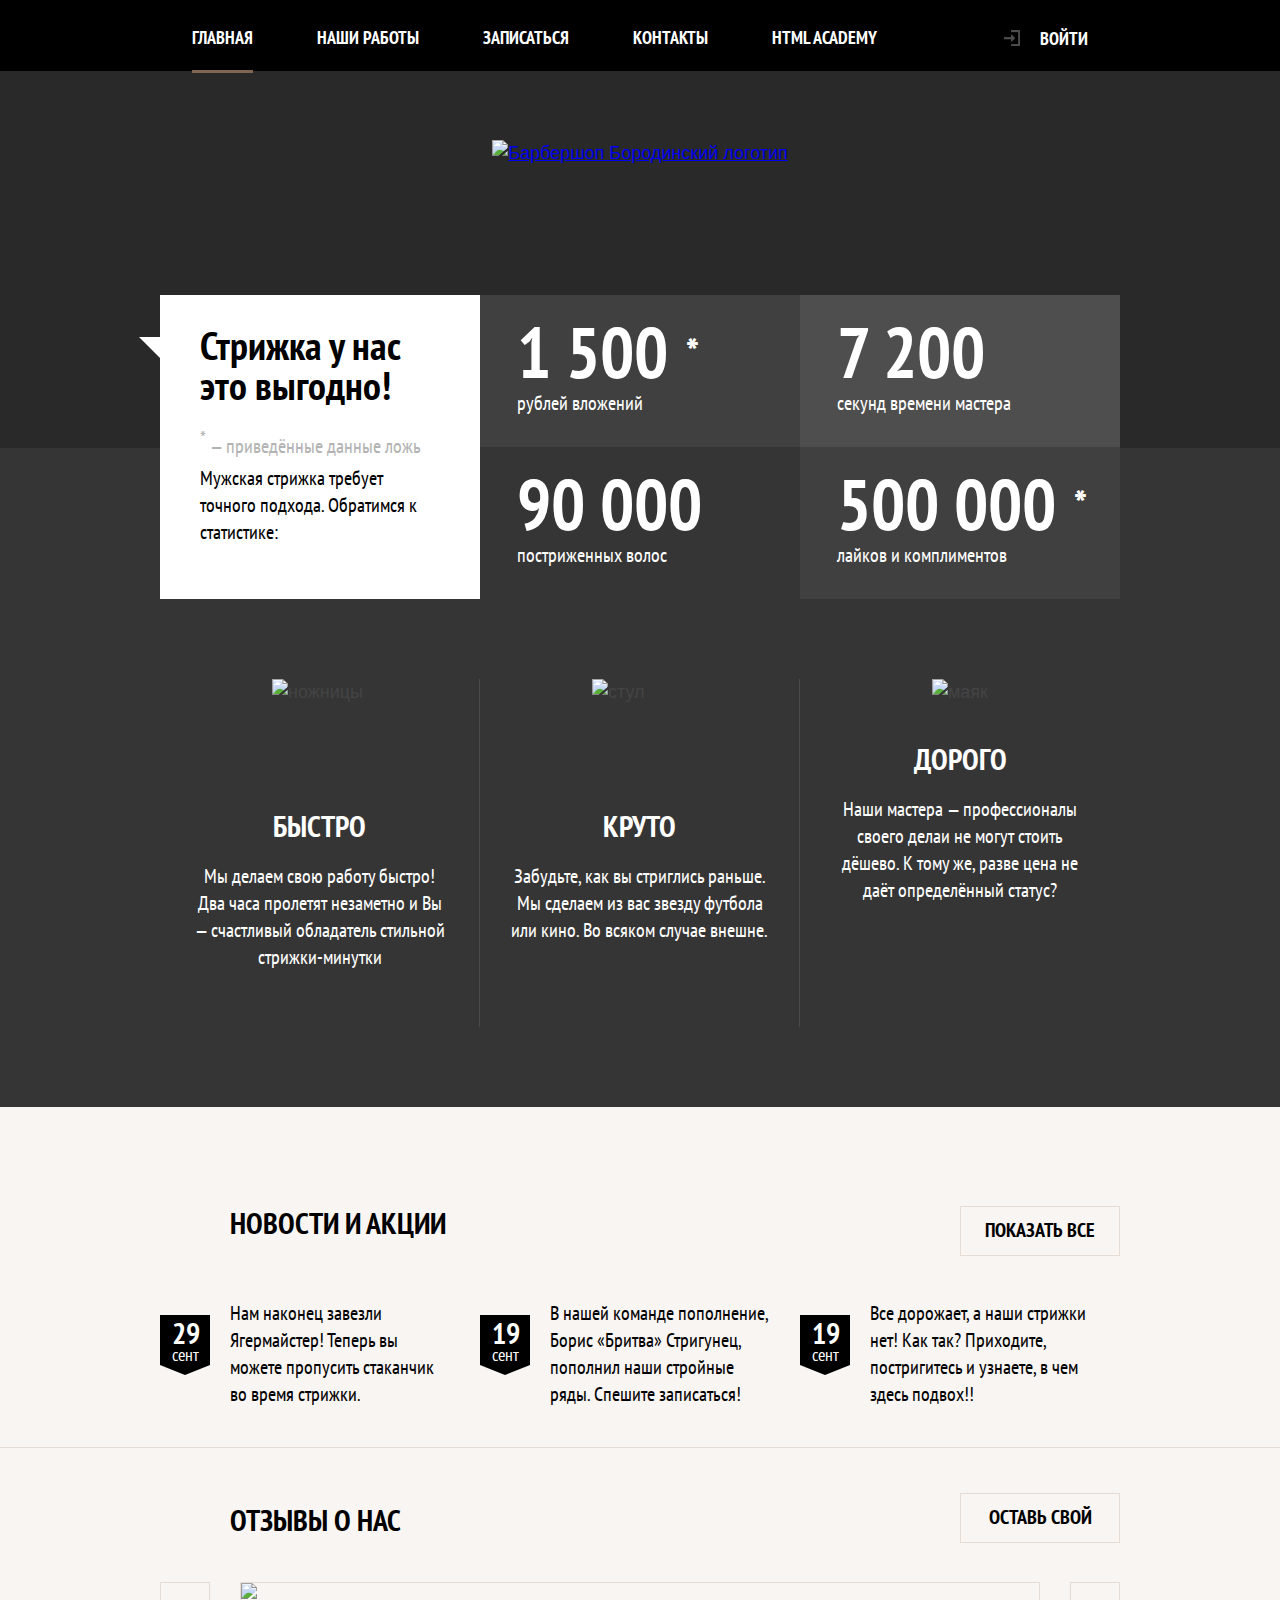
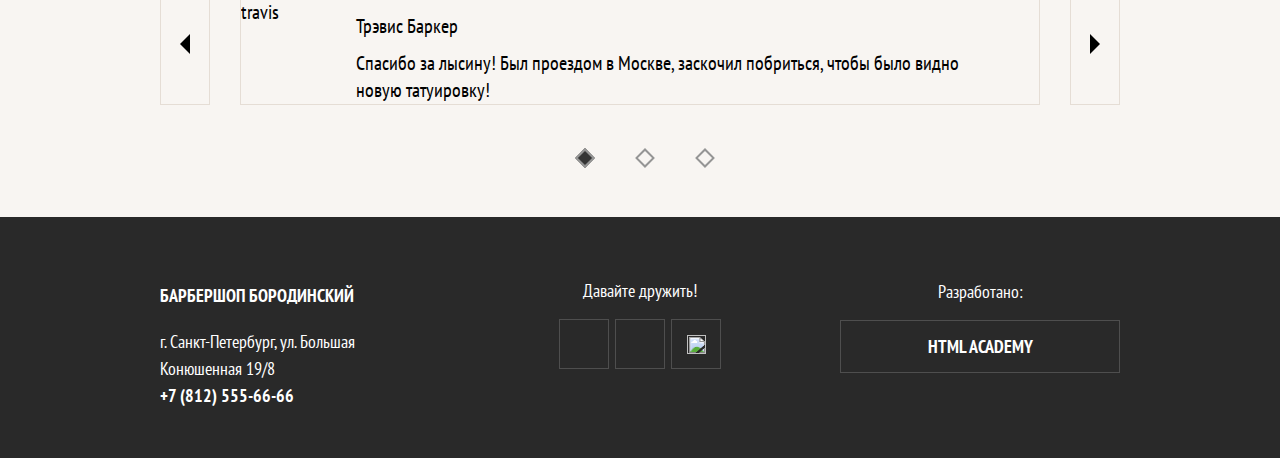
==== index.html @ cb155829 "first loading" ====
<!DOCTYPE html>
<html lang="en">

<head>
    <meta charset="UTF-8">
    <meta name="viewport" content="width=device-width, initial-scale=1.0">
    <!-- правильный viewport тэг -->
    <title>Borodinski - barbershop</title>
    <link rel="stylesheet" href="styles.css">

    <link href="https://fonts.googleapis.com/css2?family=PT+Sans+Narrow:wght@400;700&display=swap" rel="stylesheet">
</head>

<body>
    <header class="page-header">
        <a href="index.html" class="page-header__logo">
            <picture>
                <source media="(min-width: 1200px)" srcset="img/svg/logotype-desktop.svg">
                <source media="(min-width: 768px)" srcset="img/svg/logotype-tablet.svg">
                <img class="page-header__logo-image" src="img/svg/logotype-mobile.svg" alt="Барбершоп Бородинский логотип">
            </picture>
        </a>

        <nav class="main-nav main-nav--closed">
            <div class="main-nav__wrapper">
               
                <div class="main-nav__wrapper">
                    <ul class="main-nav__list site-list">
                        <li class="site-list__item site-list__item--active"><a>Главная</a></li>
                        <li class="site-list__item "><a href="works.html">Наши работы</a></li>
                        <li class="site-list__item"><a href="sign-up.html">Записаться</a></li>
                        <li class="site-list__item"><a href="#contacts_ancor">Контакты</a></li>
                        <li class="site-list__item"><a href="htmlacademy.ru/">HTML Academy</a></li>
                    </ul>
                    <ul class="main-nav__list user-list">
                        <li class="user-list__item"><a href="login.html" class="user-list__login">
                                <svg class="user-list__login-icon" xmlns="http://www.w3.org/2000/svg"
                                    xmlns:xlink="http://www.w3.org/1999/xlink" width="16" height="16"
                                    viewBox="0 0 16 16">
                                    <image id="login.svg" class="cls-1" width="16" height="16"
                                        xlink:href="[data-uri]" />
                                </svg>
                                Войти</a>
                        </li>
                    </ul>
                </div>
                <button class="main-nav__toggle" type="button"><span class="visually-hidden">Открыть
                    меню</span></button>
            </div>
        </nav>
    </header>




    <h1 class="visually-hidden">Барбершоп "Бородинский" - истинно мужская классика</h1>
    <section class="advantage">
        <div class="advantage__wrapper">
            <div class="advantage__info">
                <svg class="decorative__triangle-white">
                    <polygon points="0,0 21,0 21,21" />
                </svg>
                <h2 class="visually-hidden">Достоинтсва Барбершоп Бородинский</h2>
                <p class="advantage__slogan">Стрижка у нас<br /> это выгодно!
                    <small class="stats__legend stats__legend--top">
                        <sup>*</sup> — приведённые данные ложь
                    </small>
                </p>
                <p class="advantage__text">Мужская стрижка требует <br /> точного подхода. Обратимся к статистике:
                </p>
            </div>


            <table class="stats__list">
                <tr>
                    <td class="stats__value">1 500<sup>*</sup></td>
                    <td class="stats__field">рублей <br />вложений</td>
                </tr>
                <tr>
                    <td class="stats__value">7 200</td>
                    <td class="stats__field">секунд <br /> времени мастера</td>
                </tr>
                <tr>
                    <td class="stats__value">90 000</td>
                    <td class="stats__field">постриженных <br /> волос</td>
                </tr>
                <tr>
                    <td class="stats__value">500 000<sup>*</sup></td>
                    <td class="stats__field">лайков и комплиментов</td>
                </tr>
            </table>


            <div class="advantage-list">
                <small class="stats__legend stats__legend--bottom">
                    <sup>*</sup> — приведённые данные ложь
                </small>

                <div class="advantage-items advantage-items--active">
                    <img src="img/advantage-1-illustration.svg" alt="ножницы" class="advantage-items__img" width="95"
                        height="94">
                    <div class="advantage-item__text">
                        <h3 class="advantage-items__title">Быстро</h3>
                        <p class="advantage-items__text">Мы делаем свою работу быстро! Два часа пролетят незаметно и
                            Вы
                            —
                            счастливый обладатель стильной стрижки-минутки</p>
                    </div>
                </div>
                <div class="advantage-items">
                    <img src="img/advantage-2-illustration.svg" class="advantage-items__img" alt="стул" width="95"
                        height="94">
                    <div class="advantage-item__text">
                        <h3 class="advantage-items__title">Круто</h3>
                        <p class="advantage-items__text">Забудьте, как вы стриглись раньше. Мы сделаем из вас звезду
                            футбола
                            или
                            кино. Во всяком случае внешне.
                        </p>
                    </div>
                </div>
                <div class="advantage-items">
                    <img src="img/advantage-3-illustration.svg" class="advantage-items__img" alt="маяк">
                    <div class="advantage-item__text">
                        <h3 class="advantage-items__title">Дорого</h3>
                        <p class="advantage-items__text">Наши мастера — профессионалы своего делаи не могут стоить
                            дёшево. К
                            тому же, разве цена не даёт определённый статус?</p>
                    </div>
                </div>
                <div class="slider-toggles slider-toggles--white">
                    <div class="slider-toggles__container">
                        <input type="radio" id="toggle1" name="toggle"
                            class="slider-toggles__toggle slider-toggles__toggle--white" checked>
                        <label class="slider-toggles__toggle-transparrent" for="toggle1"></label>
                    </div>
                    <div class="slider-toggles__container">
                        <input type="radio" id="toggle2" name="toggle"
                            class="slider-toggles__toggle slider-toggles__toggle--white">
                        <label class="slider-toggles__toggle-transparrent" for="toggle2"></label>
                    </div>
                    <div class="slider-toggles__container">
                        <input type="radio" id="toggle3" name="toggle"
                            class="slider-toggles__toggle slider-toggles__toggle--white">
                        <label class="slider-toggles__toggle-transparrent" for="toggle3"></label>
                    </div>
                </div>
            </div>
            <!-- <div class="triangle-div">
                        <svg>
                            <polygon points="0,0 320,0 160,32"/>
                        </svg>
          
                    </div> -->
        </div>
    </section>

    <section class="news-promo">
        <div class="news-promo__wrapper">
            <h2 class="news-promo__title title">Новости и акции</h2>
            <ul class="news-promo__list">
                <li class="news-promo__block">
                    <time class="news-promo__date" datetime="2017-09-29">
                        <svg>
                            <polygon points="0,0 0,50 25,60 50,50 50,0" />
                        </svg>
                        <b class="news-promo__day">29</b>
                        <b class="news-promo__mounth">
                            сент
                        </b>
                    </time>
                    <p class="news-promo__description">
                        Нам наконец завезли Ягермайстер! Теперь вы можете пропусить стаканчик во время стрижки.
                    </p>
                </li>
                <li class="news-promo__block">
                    <time class="news-promo__date" datetime="2017-09-19">
                        <svg>
                            <polygon points="0,0 0,50 25,60 50,50 50,0" />
                        </svg>
                        <b class="news-promo__day">19</b>
                        <b class="news-promo__mounth">
                            сент
                        </b>
                    </time>
                    <p class="news-promo__description">
                        В нашей команде пополнение, Борис «Бритва» Стригунец,
                        пополнил
                        наши стройные ряды. Спешите записаться!
                    </p>
                </li>
                <li class="news-promo__block">
                    <time class="news-promo__date" datetime="2017-09-19">
                        <svg>
                            <polygon points="0,0 0,50 25,60 50,50 50,0" />
                        </svg>
                        <b class="news-promo__day">19</b>
                        <b class="news-promo__mounth">
                            сент
                        </b>
                    </time>
                    <p class="news-promo__description">
                        Все дорожает, а наши стрижки нет! Как так? Приходите, постригитесь и узнаете, в чем здесь
                        подвох!!
                    </p>
                </li>
            </ul>
            <a class="news-promo__button button button--white">Показать все</a>
        </div>
    </section>

    <section class="reviews">
        <div class="reviews__wrapper">
            <h2 class="reviews__title title">Отзывы о нас</h2>
            <a class="reviews__button button button--white">Оставь свой</a>
            <div class="reviews__list">
                <div class="arrow-button arrow-button__prev">
                    <div class="arrow arrow-prev"></div>
                </div>
                <div class="reviews__block reviews__block--active">
                    <div class="reviews__block-inner">
                        <picture>
                            <source media="(min-width: 1200px)" srcset="./img/png/index/travis-big.jpg">
                            <source media="(min-width: 768px)" srcset="./img/png/index/travis.png">
                            <img class="reviews__img" src="./img/png/index/travis-cube.png" alt="travis">
                        </picture>
                        <div class="review__block-text">
                            <b class="reviews__client-name">Трэвис Баркер</b>
                            <p class="reviews__review">
                                Спасибо за лысину! Был проездом в Москве, заскочил побриться, чтобы было видно новую
                                татуировку!
                            </p>
                        </div>
                    </div>
                </div>
                <div class="reviews__block">
                    <img src="#" alt="#" class="reviews__img">
                    <div class="review__block-text">
                        <b class="reviews__client-name">Костя Дзю</b>
                        <p class="reviews__review">
                            Спасибо за лысину! Был проездом в Москве, заскочил побриться, чтобы было видно новую
                            татуировку!
                        </p>
                    </div>
                </div>
                <div class="reviews__block">
                    <img src="#" alt="#" class="reviews__img">
                    <div class="review__block-text">
                        <b class="reviews__client-name">Дункан Маклауд</b>
                        <p class="reviews__review">
                            Спасибо за лысину! Был проездом в Москве, заскочил побриться, чтобы было видно новую
                            татуировку!
                        </p>
                    </div>
                </div>
                <div class="arrow-button arrow-button__next">
                    <div class="arrow arrow-next"></div>
                </div>

                <div class="slider-toggles slider-toggles--black">
                    <div class="slider-toggles__container">
                        <input type="radio" id="toggle1-rev" name="toggle-rev"
                            class="slider-toggles__toggle slider-toggles__toggle--white" checked>
                        <label class="slider-toggles__toggle-transparrent" for="toggle1-rev"></label>
                    </div>
                    <div class="slider-toggles__container">
                        <input type="radio" id="toggle2-rev" name="toggle-rev"
                            class="slider-toggles__toggle slider-toggles__toggle--white">
                        <label class="slider-toggles__toggle-transparrent" for="toggle2-rev"></label>
                    </div>
                    <div class="slider-toggles__container">
                        <input type="radio" id="toggle3-rev" name="toggle-rev"
                            class="slider-toggles__toggle slider-toggles__toggle--white">
                        <label class="slider-toggles__toggle-transparrent" for="toggle3-rev"></label>
                    </div>
                </div>
            </div>
        </div>
    </section>


    <footer class="footer"> 
        <a name="contacts_ancor" class="visually-hidden"></a>
        <div class="contacts">
            <address class="contacts__addr">
                <b class="footer__name-org">Барбершоп Бородинский</b>
                <p class="footer__adress">г. Санкт-Петербург, ул. Большая<br /> Конюшенная 19/8</p>
            </address>
            <div class="block-link"><a href="tel:+78125556666">+7 (812) 555-66-66</a></div>
        </div>

        <div class="social">
            <div class="social__inner">
                <h3 class="social__inner-title">Давайте дружить!</h3>
                <div class="social__block social__block--vk">
                    <img src="./img/vk-icon.png" alt="" class="social__block__img">
                </div>
                <div class="social__block social__block--fb">
                    <img src="./img/facebook-icon.png" alt="" class="social__block__img">
                </div>
                <div class="social__block social__block--inst">
                    <img src="./img/insta-icon.png" alt="" class="social__block__img">
                </div>
            </div>
        </div>
        <div class="developer">
            <b class="developer__title">Разработано:</b>
            <div class="block-link"><a href="">HTML ACADEMY</a></div>
        </div>
    </footer>


    <!-- Окно регистрации-->
    <div class="autorization visually-hidden ">
        <form action="#" class="autorization__form">
            <h2 class="autorization__title">Личный кабинет</h2>
            <span class="autorization__desc">Введите свой логин и пароль, чтобы войти</span>
            <input type="text" class="autorization-field autorization__login">
            <input type="password" class="autorization-field autorization__password">
            <div class="autorization__options">
                <label class="autorization__label">
                    <input type="checkbox" class="checkbox">
                    <span class="checkbox__span"></span>
                    Запомните меня
                </label>
                <a href="#" class="autorization__forgot">Я забыл пароль</a>
            </div>
            <div class="autorization__buttons">
                <button class="button button--enter">Войти</button>
                <button class="button button--close">Закрыть</button>
            </div>
        </form>
    </div>


    <script src="./js/modules/advantage.js"></script>
    <script src="./js/modules/toggle.js"></script>
    <script src="./js/modules/autorization.js"></script>
    <script src="./js/modules/nav.js"></script>
</body>

</html>
---- styles.css ----
/*Начальная загрузка*/
body {
  min-width: 320px;
  margin: 0;
  padding: 0;
  font-size: 18px;
  line-height: 27px;
  font-family: "Arial", sans-serif;
  color: #444444;
  font-style: normal;
  box-sizing: border-box;
  background: #292929 url("img/bb-mobile.png") no-repeat 50% 0;
  background-size: 720px auto;
}
.visually-hidden:not(:focus):not(:active) {
  position: absolute;
  width: 1px;
  height: 1px;
  margin: -1px;
  border: 0;
  padding: 0;
  white-space: nowrap;
  clip-path: inset(100%);
  clip: rect(0, 0, 0, 0);
  overflow: hidden;
}
.href_ancor {
  display: none;
}
@media (min-width: 768px) {
  body {
    background: #292929 url("../img/bb-tablet.jpg") no-repeat 50% 0;
    background-size: 1439px auto;
    background-position: center -120px;
  }
}
@media (min-width: 1200px) {
  body {
    background: #292929 url("../img/bb-desktop.jpg") no-repeat 50% 0;
    background-size: 100% auto;
  }
}
.page-header {
  display: flex;
  flex-direction: column;
}
.page-header__logo {
  margin: 0 auto;
}
.page-header__logo-image {
  padding: 29px 0 26px;
  width: 226px;
  height: 30px;
}
@media (min-width: 768px) {
  .page-header {
    display: flex;
    flex-direction: column;
    padding-bottom: 20px;
  }
  .page-header__logo {
    order: 2;
    margin-bottom: 420px;
  }
  .page-header__logo .page-header__logo-image {
    width: 370px;
    height: 101px;
  }
}
@media (min-width: 1200px) {
  .page-header__logo .page-header__logo-image {
    width: 370px;
    height: 200px;
  }
}
.main-nav {
  position: relative;
  width: 100%;
  margin: 0 auto;
  min-height: 51px;
  background-color: #826550;
}
.main-nav__list {
  list-style: none;
  padding: 0;
  margin: 0;
  width: 250px;
}
.main-nav__toggle {
  position: absolute;
  top: 0;
  right: 0;
  z-index: 2;
  display: block;
  width: 70px;
  height: 50px;
  background-color: #6a4d38;
  cursor: pointer;
  border: none;
}
.main-nav__toggle:hover,
.main-nav__toggle:active {
  background-color: #624530;
}
.main-nav--closed .main-nav__toggle::before {
  content: '';
  position: absolute;
  top: 15px;
  left: 17px;
  width: 36px;
  height: 2px;
  background-color: #ffffff;
  box-shadow: 0 8px 0 0 #ffffff, 0 16px 0 0 #ffffff;
}
.main-nav--closed .main-nav__toggle:active::before {
  background-color: rgba(255, 255, 255, 0.3);
  box-shadow: 0 8px 0 0 rgba(255, 255, 255, 0.3), 0 16px 0 0 rgba(255, 255, 255, 0.3);
}
.main-nav--opened .main-nav__toggle {
  top: 0;
  left: auto;
  right: 250px;
}
.main-nav--opened .main-nav__toggle::before,
.main-nav--opened .main-nav__toggle::after {
  content: '';
  position: absolute;
  top: 24px;
  left: 18px;
  width: 36px;
  height: 2px;
  background-color: #ffffff;
}
.main-nav--opened .main-nav__toggle::before {
  transform: rotate(45deg);
}
.main-nav--opened .main-nav__toggle::after {
  transform: rotate(-45deg);
}
@media (max-width: 767px) {
  .main-nav--closed .site-list__item {
    display: none;
  }
  .main-nav--closed .site-list__item--active {
    display: block;
    position: absolute;
    left: 42%;
  }
  .main-nav--closed .site-list__item--active a {
    display: block;
    text-align: center;
  }
  .main-nav--closed .user-list__item {
    display: none;
  }
  .main-nav--opened .main-nav__wrapper {
    position: absolute;
    top: 0;
    right: 0;
    left: 70;
    z-index: 10;
    min-height: 80vh;
    background-color: #6a4d38;
  }
  .main-nav--opened .site-list__item {
    background-color: #826550;
  }
  .main-nav--opened .main-nav__wrapper::before {
    content: '';
    position: absolute;
    left: 0;
    top: 0;
    z-index: 2;
    width: 7px;
    height: 100%;
    box-shadow: inset 4px 0 7px -2px rgba(0, 0, 0, 0.4);
  }
}
@media (min-width: 768px) {
  .main-nav__toggle {
    display: none;
  }
  .main-nav {
    width: 100%;
    height: 70px;
    margin-bottom: 40px;
    border-bottom: 1px solid transparent;
    background-color: #000000;
  }
  .main-nav__wrapper {
    display: flex;
    justify-content: space-between;
    width: 640px;
    margin: 0 auto;
  }
  .main-nav__list {
    display: flex;
    justify-content: space-between;
  }
}
@media (min-width: 1200px) {
  .main-nav__wrapper {
    width: 960px;
  }
}
.site-list__item {
  box-sizing: border-box;
  height: 50px;
  padding: 11px 0 16px 22px;
  border-top: 1px solid #886e5b;
  border-bottom: 1px solid #71543f;
  margin: 0 auto;
}
.site-list__item a {
  text-decoration: none;
  cursor: pointer;
  font-family: 'PT Sans Narrow', sans-serif;
  text-transform: uppercase;
  font-size: 18px;
  line-height: 24px;
  font-weight: bold;
  letter-spacing: normal;
  color: #ffffff;
}
.site-list__item--active {
  padding-left: 20px;
}
@media (min-width: 768px) {
  .site-list {
    display: flex;
  }
  .site-list .site-list__item {
    border: none;
    padding: 0;
    padding-top: 25px;
    margin: 0;
    margin-right: 32px;
    height: 73px;
  }
  .site-list .site-list__item a {
    white-space: nowrap;
  }
  .site-list .site-list__item a:hover {
    color: #826550;
  }
  .site-list .site-list__item--active {
    border-bottom: 3px solid #826550;
  }
}
@media (min-width: 1200px) {
  .site-list {
    margin-left: 32px;
  }
  .site-list .site-list__item {
    margin-right: 64px;
  }
}
.user-list__item {
  background-color: #6a4d38;
}
.user-list__item a {
  text-decoration: none;
  cursor: pointer;
  font-family: 'PT Sans Narrow', sans-serif;
  text-transform: uppercase;
  font-size: 18px;
  line-height: 24px;
  font-weight: bold;
  letter-spacing: normal;
  color: #ffffff;
  text-transform: none;
  font-weight: normal;
  position: relative;
  display: block;
  padding: 17px 21px;
  padding-left: 49px;
}
.user-list__login-icon {
  position: absolute;
  top: 19px;
  left: 21px;
  width: 16px;
  height: 16px;
}
.user-list__login-icon polygon {
  fill: #ffffff;
}
@media (min-width: 768px) {
  .user-list {
    width: auto;
  }
  .user-list__item {
    background-color: inherit;
    padding-top: 25px;
  }
  .user-list__item a {
    padding: 0;
    padding-left: 16px;
    white-space: nowrap;
  }
  .user-list__item a:not(.user-list__login-icon) {
    color: black;
  }
  .user-list__login-icon {
    top: 0;
    padding-top: 5px;
  }
  .user-list__login-icon:hover polygon {
    fill: #826550;
  }
}
@media (min-width: 1200px) {
  .user-list__item {
    padding-right: 32px;
  }
  .user-list__item a {
    padding-top: 2px;
    padding-left: 36px;
    font-family: 'PT Sans Narrow', sans-serif;
    text-transform: uppercase;
    font-size: 18px;
    line-height: 24px;
    font-weight: bold;
    letter-spacing: normal;
    color: #ffffff;
  }
  .user-list__item a:not(.user-list__login-icon) {
    color: white;
  }
  .user-list__login-icon {
    left: 0;
  }
}
.footer {
  display: flex;
  flex-direction: column;
  align-items: center;
  background-color: #292929;
  padding-top: 35px;
}
.contacts {
  text-align: center;
  display: flex;
  flex-direction: column;
}
.footer__name-org {
  font-family: 'PT Sans Narrow', sans-serif;
  font-size: 18px;
  line-height: 27px;
  font-weight: bold;
  letter-spacing: normal;
  color: #ffffff;
  font-style: normal;
}
.footer__adress {
  font-family: 'PT Sans Narrow', sans-serif;
  font-size: 18px;
  line-height: 27px;
  font-weight: normal;
  letter-spacing: normal;
  color: #ffffff;
  font-style: normal;
}
.block-link {
  border: solid 1px #4e4e4e;
  padding: 12px 74px;
}
.block-link a {
  font-family: 'PT Sans Narrow', sans-serif;
  font-size: 18px;
  line-height: 27px;
  font-weight: bold;
  letter-spacing: normal;
  color: #ffffff;
  font-style: normal;
  text-decoration: none;
}
.social {
  display: flex;
  justify-content: center;
  width: 100%;
}
.social__inner {
  display: flex;
}
.social__inner-title {
  display: none;
}
.social__block {
  margin-top: 26px;
  border: solid 1px #4e4e4e;
  display: flex;
  justify-content: center;
  width: 108px;
  box-sizing: border-box;
}
.social__block img {
  margin: 0;
  padding: 28px 0 28px;
}
.social__block--vk img {
  margin-top: 5px;
}
.developer {
  margin-top: 35px;
  display: flex;
  flex-direction: column;
}
.developer__title {
  font-family: 'PT Sans Narrow', sans-serif;
  font-size: 18px;
  line-height: 27px;
  font-weight: normal;
  letter-spacing: normal;
  color: #ffffff;
  font-style: normal;
  align-self: center;
  margin-bottom: 15px;
}
.developer .block-link {
  width: 280px;
  margin-bottom: 25px;
  display: flex;
  justify-content: center;
  box-sizing: border-box;
}
@media (min-width: 768px) {
  .footer {
    flex-direction: row;
    flex-wrap: wrap;
    margin: 0 auto;
    padding-top: 30px;
    justify-content: space-between;
    width: 640px;
  }
  .footer__name-org {
    text-transform: uppercase;
  }
  .contacts .block-link {
    display: none;
  }
  .contacts__addr {
    text-align: left;
  }
  .contacts {
    order: 1;
    padding-top: 30px;
  }
  .developer {
    order: 2;
    margin-top: 30px;
  }
  .social {
    order: 3;
    width: 640px;
    justify-content: space-between;
    margin-bottom: 59px;
  }
  .social__block {
    display: flex;
    justify-content: center;
    width: 214px;
  }
  .social__block img {
    padding: 28px 0 28px;
  }
}
@media (min-width: 1200px) {
  .footer {
    width: 960px;
    flex-wrap: nowrap;
    justify-content: space-around;
    padding-bottom: 30px;
  }
  .footer__adress {
    margin-bottom: 0;
  }
  .contacts {
    order: 1;
    width: 320px;
    padding-top: 15px;
  }
  .contacts .block-link {
    display: flex;
    border: none;
    padding: 0;
    font-family: 'PT Sans Narrow', sans-serif;
    font-size: 18px;
    line-height: 27px;
    font-weight: normal;
    letter-spacing: normal;
    color: #ffffff;
    font-style: normal;
  }
  .social {
    order: 2;
    width: 320px;
    flex-wrap: wrap;
  }
  .social__inner {
    flex-wrap: wrap;
    justify-content: center;
    margin-top: 30px;
  }
  .social__inner-title {
    font-family: 'PT Sans Narrow', sans-serif;
    font-size: 18px;
    line-height: 27px;
    font-weight: normal;
    letter-spacing: normal;
    color: #ffffff;
    font-style: normal;
    display: flex;
    width: 320px;
    justify-content: center;
    margin: 0;
    margin-bottom: 15px;
  }
  .social__block {
    width: 50px;
    height: 50px;
    margin-top: 0;
    margin-right: 6px;
    flex-direction: column;
    align-items: center;
  }
  .social__block:last-child {
    margin-right: 0;
  }
  .social__block img {
    padding: 0;
    margin: 0;
    width: 15px;
    height: 17px;
  }
  .social__block--fb img {
    width: 10px;
    height: 21px;
  }
  .social__block--inst img {
    width: 19px;
    height: 19px;
  }
  .developer__title {
    display: flex;
    justify-content: center;
    width: 280px;
  }
  .developer {
    order: 3;
    flex-direction: row;
    flex-wrap: wrap;
    justify-content: flex-end;
    width: 320px;
    align-items: center;
    margin-top: 0;
  }
}
.title {
  font-family: 'PT Sans Narrow', sans-serif;
  text-transform: uppercase;
  font-size: 30px;
  line-height: 34px;
  color: #000000;
  font-weight: bold;
  padding: 0;
  text-align: center;
}
.title__wrapper {
  display: flex;
  justify-content: space-between;
  width: 100%;
  margin-bottom: 38px;
  padding-top: 54px;
}
.decorative__triangle-white {
  fill: #ffffff;
  position: absolute;
  top: 42px;
  left: -21px;
}
.button {
  display: flex;
  justify-content: center;
  width: 160px;
  margin: 0;
  padding: 10px 20px;
  max-height: 50px;
  overflow: hidden;
  box-sizing: border-box;
  cursor: pointer;
  text-decoration: none;
  border: none;
  text-align: center;
}
.button--white {
  font-family: 'PT Sans Narrow', sans-serif;
  text-transform: uppercase;
  font-size: 20px;
  line-height: 27px;
  color: #000000;
  font-weight: bold;
  border: 1px solid #e5ddd5;
}
.button--brown {
  font-family: 'PT Sans Narrow', sans-serif;
  text-transform: uppercase;
  font-size: 20px;
  line-height: 27px;
  color: #ffffff;
  font-weight: bold;
  background-color: #826550;
}
.button:hover {
  border-color: #d5c9bd;
}
.button:active {
  background-color: #d5c9bd;
  color: #958c84;
}
.autorization {
  position: absolute;
  top: 136px;
  width: 100%;
  background-color: #f8f5f2;
  z-index: 100;
}
.autorization__form {
  display: flex;
  flex-direction: column;
  width: 320px;
  margin: 0 auto;
}
.autorization__title {
  margin-top: 33px;
  margin-bottom: 20px;
  text-align: center;
  font-family: 'PT Sans Narrow', sans-serif;
  text-transform: uppercase;
  font-size: 30px;
  line-height: 30px;
  color: #ffffff;
  font-weight: bold;
  color: black;
}
.autorization__desc {
  font-family: 'PT Sans Narrow', sans-serif;
  font-size: 18px;
  line-height: 27px;
  font-weight: bold;
  letter-spacing: normal;
  color: #ffffff;
  font-style: normal;
  color: black;
  text-align: center;
  margin-bottom: 27px;
}
.autorization-field {
  position: relative;
  box-sizing: border-box;
  width: 280px;
  height: 50px;
  padding-right: 33px;
  padding-left: 17px;
  margin: 0 auto;
  margin-bottom: 6px;
  border: 1px solid #e5ddd5;
  z-index: 1;
}
.autorization__login::after {
  content: '';
  position: absolute;
  width: 15px;
  height: 15px;
  background-image: url(../img/User-login-ico.png);
  background-repeat: no-repeat;
  z-index: 10;
}
.autorization__options {
  display: flex;
  flex-wrap: wrap;
  margin-top: 26px;
}
.autorization__label {
  margin-bottom: 29px;
}
.autorization__buttons {
  display: flex;
  justify-content: space-between;
  margin-bottom: 37px;
}
.button--enter,
.button--close {
  width: 130px;
}
.advantage {
  background-color: #ffffff;
  display: flex;
  flex-direction: column;
  position: relative;
  width: 100%;
  margin: 0 auto;
}
.advantage::after {
  content: '';
  position: absolute;
  background: #ffffff;
  width: inherit;
  z-index: -1;
  transform: rotate(45deg);
}
.advantage__wrapper {
  width: 320px;
  margin: 0 auto;
}
.advantage__info {
  display: flex;
  flex-direction: column;
  margin: 0 auto;
  height: 185px;
}
.advantage__slogan {
  font-family: 'PT Sans Narrow', sans-serif;
  text-transform: uppercase;
  font-size: 30px;
  line-height: 34px;
  color: #000000;
  font-weight: bold;
  text-align: center;
  margin: 0 auto;
  max-width: 207px;
  margin-top: 30px;
}
.advantage__text {
  font-family: 'PT Sans Narrow', sans-serif;
  font-size: 20px;
  line-height: 27px;
  color: #000000;
  font-weight: 200;
  align-self: center;
  text-align: center;
  max-width: 245px;
  margin: 0;
  margin-top: 15px;
}
.advantage-list {
  display: flex;
  flex-direction: column;
  align-items: center;
  background-color: #242424;
  padding: 0 20px;
}
.advantage-items {
  display: flex;
  flex-direction: column;
  align-items: center;
  margin-top: 40px;
  width: 280px;
  min-height: 380px;
  display: none;
}
.advantage-items--active {
  display: flex;
}
.advantage-items__title {
  font-family: 'PT Sans Narrow', sans-serif;
  text-transform: uppercase;
  font-size: 30px;
  line-height: 34px;
  color: #ffffff;
  font-weight: bold;
  margin: 0;
  margin-top: 30px;
  text-align: center;
}
.advantage-items__text {
  font-family: 'PT Sans Narrow', sans-serif;
  font-size: 20px;
  line-height: 27px;
  color: #ffffff;
  font-weight: 200;
  width: 230px;
  margin-top: 23px;
  text-align: center;
}
.slider-toggles--white {
  display: flex;
  flex-direction: row;
  margin-top: 30px;
  margin-bottom: 47px;
}
.slider-toggles--white .slider-toggles__container input[type=radio] {
  display: none;
}
.slider-toggles--white .slider-toggles__toggle-transparrent::before {
  content: "";
  display: flex;
  width: 10px;
  height: 10px;
  border: solid 2px #959595;
  margin-right: 23px;
  margin-left: 23px;
  transform: rotate(45deg);
}
.slider-toggles--white .slider-toggles__toggle:checked + .slider-toggles__toggle-transparrent::before {
  background-color: #ffffff;
}
@media (max-width: 767px) {
  .advantage__wrapper {
    width: 100%;
  }
  .stats__wrapper {
    width: 100%;
  }
}
@media (min-width: 768px) {
  .advantage {
    background-color: #353535;
    width: 100%;
    margin: -185px auto;
  }
  .advantage__wrapper {
    width: 768px;
    margin: 0 auto;
  }
  .advantage__info {
    position: relative;
    width: 640px;
    flex-direction: row;
    box-sizing: border-box;
    margin: 0 auto;
    margin-top: -185px;
    padding: 30px 40px;
    background-color: #ffffff;
  }
  .advantage__text,
  .advantage__slogan {
    margin: 0;
  }
  .advantage__text {
    margin-left: 100px;
    padding-top: 5px;
    text-align: left;
  }
  .advantage__slogan {
    font-family: 'PT Sans Narrow', sans-serif;
    font-size: 40px;
    line-height: 40px;
    color: #000000;
    font-weight: bold;
    width: 300px;
    text-transform: none;
    text-align: left;
  }
  .advantage-list {
    display: flex;
    flex-direction: column;
    padding: 0;
    background-color: #353535;
  }
  .advantage-items {
    display: flex;
    flex-direction: row;
    width: 580px;
    padding: 0 30px;
    margin: 0;
    min-height: 177px;
    border-bottom: 1px solid #4a4a4a;
    background-color: #353535;
  }
  .advantage-items img {
    margin-right: 32px;
  }
  .advantage-items__title {
    text-align: left;
    margin-top: 0;
  }
  .advantage-items__text {
    width: 100%;
    text-align: left;
    margin-top: 20px;
    margin-bottom: 0;
  }
  .slider-toggles {
    display: none;
  }
}
@media (min-width: 1200px) {
  .advantage {
    width: 100%;
  }
  .advantage__wrapper {
    width: 960px;
    display: flex;
    flex-wrap: wrap;
    margin: 0 auto;
    margin-top: -153px;
  }
  .advantage__info {
    flex-direction: column;
    width: 320px;
    height: auto;
    margin: 0;
    box-sizing: border-box;
  }
  .advantage__slogan {
    order: 1;
  }
  .advantage__text {
    order: 2;
    margin: 0;
  }
  .advantage-list {
    flex-direction: row;
    padding-top: 80px;
    padding-bottom: 80px;
    box-sizing: border-box;
  }
  .advantage-items {
    box-sizing: border-box;
    flex-direction: column;
    align-items: center;
    width: 320px;
    min-height: 348px;
    border: none;
    border-right: 1px solid #4a4a4a;
  }
  .advantage-items:nth-last-child(-n+2) {
    border: none;
  }
  .advantage-items img {
    margin: 0;
    margin-bottom: 36px;
  }
  .advantage-item__text {
    display: flex;
    flex-direction: column;
    align-items: center;
  }
  .advantage-item__text .advantage-items__text {
    text-align: center;
  }
}
.news-promo {
  display: flex;
  flex-direction: column;
  background-color: #f8f5f2;
  border-bottom: 1px solid #e5ddd5;
  width: 100%;
  margin: 0 auto;
}
.news-promo__wrapper {
  width: 320px;
  margin: 0 auto;
}
.news-promo__title {
  text-align: center;
}
.news-promo__block {
  display: flex;
  margin-bottom: 20px;
}
.news-promo__block:hover .news-promo__date svg {
  fill: #826550;
  cursor: pointer;
}
.news-promo__block:hover .news-promo__description {
  color: #826550;
  text-decoration-line: underline;
  cursor: pointer;
}
.news-promo__block:first-child {
  border-bottom: 1px solid #e5ddd5;
}
.news-promo__block:last-child {
  display: none;
}
.news-promo__date {
  position: relative;
  width: 50px;
  height: 60px;
  margin-right: 20px;
  margin-top: 10px;
  margin-bottom: 20px;
  padding-top: 5px;
}
.news-promo__date svg {
  z-index: 1;
  fill: #000000;
}
.news-promo__date b {
  position: absolute;
  top: 0;
  z-index: 10;
}
.news-promo__day {
  margin-top: 8px;
}
.news-promo__mounth {
  margin-top: 36px;
}
.news-promo__day {
  font-family: 'PT Sans Narrow', sans-serif;
  text-transform: uppercase;
  font-size: 30px;
  line-height: 30px;
  color: #ffffff;
  font-weight: bold;
  padding: 0 12px;
}
.news-promo__mounth {
  font-family: 'PT Sans Narrow', sans-serif;
  font-size: 18px;
  line-height: 18px;
  font-weight: normal;
  letter-spacing: normal;
  color: #ffffff;
  font-style: normal;
  padding-left: 12px;
}
.news-promo__list {
  padding: 0 20px;
  margin-bottom: 0;
}
.news-promo__block:last-child {
  border: none;
  margin-bottom: 0;
}
.news-promo__description {
  font-family: 'PT Sans Narrow', sans-serif;
  font-size: 20px;
  line-height: 27px;
  color: #000000;
  font-weight: 200;
  text-align: left;
  margin: 0;
  padding-bottom: 19px;
}
.news-promo__button {
  margin: 0 auto;
  margin-bottom: 30px;
}
@media (min-width: 768px) {
  .news-promo {
    width: 100%;
    margin: 185px auto 0;
    box-sizing: border-box;
  }
  .news-promo__wrapper {
    width: 768px;
    margin: 0 auto;
    display: flex;
    justify-content: space-between;
    flex-wrap: wrap;
  }
  .news-promo__title {
    padding-left: 70px;
    width: 320px;
    order: 1;
    text-align: left;
    margin-top: 44px;
    margin-bottom: 60px;
  }
  .news-promo__button {
    order: 2;
    margin: 0;
    margin-top: 44px;
    margin-right: 65px;
  }
  .news-promo__list {
    order: 3;
    display: flex;
    margin: 0 auto;
    box-sizing: border-box;
    padding: 0;
  }
  .news-promo__block {
    width: 288px;
    margin-right: 32px;
    border: none;
  }
  .news-promo__list .news-promo__block {
    border: none;
  }
}
@media (min-width: 1200px) {
  .news-promo {
    width: 100%;
    padding: 0;
    padding-top: 55px;
    background-color: #f8f5f2;
    justify-content: space-between;
  }
  .news-promo__wrapper {
    width: 960px;
    margin: 0 auto;
  }
  .news-promo__block:last-child {
    display: flex;
  }
  .news-promo__button {
    margin-right: 0;
  }
}
.reviews {
  display: flex;
  flex-direction: column;
  align-items: center;
  background-color: #f8f5f2;
  position: relative;
  margin-bottom: 35px;
  width: 100%;
  margin: 0 auto;
}
.reviews__wrapper {
  width: 320px;
  margin: 0 auto;
}
.reviews__title {
  text-align: center;
  font-family: 'PT Sans Narrow', sans-serif;
  text-transform: uppercase;
  font-size: 30px;
  line-height: 34px;
  color: #000000;
  font-weight: bold;
}
.reviews__block {
  display: none;
}
.reviews__block-inner {
  display: flex;
}
.reviews__block--active {
  display: flex;
  margin-bottom: 20px;
}
.reviews__list {
  font-family: 'PT Sans Narrow', sans-serif;
  font-size: 20px;
  line-height: 27px;
  color: #000000;
  font-weight: 200;
  display: flex;
  flex-direction: column;
  margin: 0;
  padding: 0 20px 19px;
}
.reviews__img {
  width: 50px;
  height: 49px;
  margin-right: 20px;
  margin-top: 10px;
}
.reviews__review {
  margin-top: 10px;
  margin-bottom: 0;
}
.arrow-button {
  list-style: none;
}
.slider-toggles--black {
  display: flex;
  flex-direction: row;
  margin-top: 30px;
  margin-bottom: 47px;
  margin: 0 auto;
  margin-top: 25px;
  margin-bottom: 35px;
}
.slider-toggles--black .slider-toggles__container input[type=radio] {
  display: none;
}
.slider-toggles--black .slider-toggles__toggle-transparrent::before {
  content: "";
  display: flex;
  width: 10px;
  height: 10px;
  border: solid 2px #959595;
  margin-right: 23px;
  margin-left: 23px;
  transform: rotate(45deg);
}
.slider-toggles--black .slider-toggles__toggle:checked + .slider-toggles__toggle-transparrent::before {
  background-color: #353535;
}
.reviews__button {
  display: none;
}
@media (min-width: 768px) {
  .reviews {
    width: 100%;
  }
  .reviews__wrapper {
    display: flex;
    justify-content: space-between;
    flex-wrap: wrap;
    width: 768px;
    margin: 0 auto;
    box-sizing: border-box;
  }
  .reviews__title {
    text-align: left;
    margin-top: 46px;
    margin-bottom: 45px;
    padding-left: 70px;
  }
  .reviews__list {
    position: relative;
    display: flex;
    flex-direction: row;
    border: 1px solid #e5ddd5;
    border-right: none;
    border-left: none;
    list-style: none;
    width: 640px;
    padding: 0;
    margin: 0 auto;
    margin-bottom: 72px;
  }
  .reviews__block {
    margin: 0;
  }
  .reviews__block-inner {
    display: flex;
    padding: 36px 30px;
  }
  .reviews__img {
    width: 80px;
    height: 80px;
  }
  .reviews__review {
    margin-bottom: 0;
    font-family: 'PT Sans Narrow', sans-serif;
    font-size: 20px;
    line-height: 27px;
    color: #000000;
    font-weight: 200;
  }
  .arrow-button {
    display: flex;
    flex-direction: column;
    align-items: center;
    list-style: none;
    min-width: 48px;
    border-right: 1px solid #e5ddd5;
    border-left: 1px solid #e5ddd5;
  }
  .arrow {
    width: 0;
    height: 0;
    border-style: solid;
    border-width: 10px 10px;
    border-color: transparent transparent transparent #000000;
    margin: auto 0;
  }
  .arrow-prev {
    transform: rotate(180deg);
    margin-right: 10px;
  }
  .arrow-next {
    margin-left: 10px;
  }
  .reviews__list .slider-toggles--black {
    position: absolute;
    margin: 0;
    left: 50%;
    bottom: 0;
    transform: translate(-50%, 8px);
    background-color: #f8f5f2;
  }
  .reviews__button {
    display: flex;
    margin-top: 44px;
    margin-right: 65px;
  }
}
@media (min-width: 1200px) {
  .reviews {
    width: 100%;
  }
  .reviews__wrapper {
    display: flex;
    flex-wrap: wrap;
    justify-content: space-between;
    width: 960px;
    margin: 0 auto;
    padding-top: 45px;
    padding-bottom: 40px;
  }
  .reviews__button {
    display: flex;
    margin: 0;
  }
  .reviews__title {
    margin-top: 10px;
  }
  .reviews__block-inner {
    padding: 0;
    padding-right: 0;
  }
  .reviews__img {
    width: 250px;
    height: 160px;
    margin: 0;
    border-radius: 0;
  }
  .review__block-text {
    padding: 30px 70px 0;
  }
  .reviews__list {
    border: none;
    position: relative;
    width: 1200px;
  }
  .reviews__block {
    border: 1px solid #e5ddd5;
  }
  .arrow-button__next {
    margin-left: 30px;
    border: 1px solid #e5ddd5;
  }
  .arrow-button__prev {
    margin-right: 30px;
    border: 1px solid #e5ddd5;
  }
  .reviews__list .slider-toggles--black {
    transform: translate(-85px, 60px);
  }
}
.stats__wrapper {
  width: 320px;
  margin: 0 auto;
}
.stats__legend--top {
  display: none;
}
.stats__list {
  border-spacing: 0;
  width: 100%;
  margin-top: 28px;
}
.stats__list tr {
  background-color: #404040;
}
.stats__list tr:nth-child(2n) {
  background-color: #4e4e4e;
}
.stats__value {
  font-family: 'PT Sans Narrow', sans-serif;
  font-size: 40px;
  line-height: 54px;
  color: #ffffff;
  font-weight: bold;
  padding: 11px 22px;
}
.stats__field {
  font-family: 'PT Sans Narrow', sans-serif;
  font-size: 20px;
  line-height: 27px;
  color: #ffffff;
  font-weight: 200;
  text-align: right;
  padding: 11px 22px;
}
.stats__legend {
  font-family: 'PT Sans Narrow', sans-serif;
  font-size: 20px;
  line-height: 27px;
  color: #696969;
  font-weight: 200;
  text-align: center;
  padding-top: 20px;
}
.stats__legend > sup {
  font-family: 'PT Sans Narrow', sans-serif;
  font-size: 20px;
  line-height: 27px;
  color: #696969;
  font-weight: 200;
}
@media (min-width: 768px) {
  .stats__legend--top {
    display: block;
    font-family: 'PT Sans Narrow', sans-serif;
    font-size: 20px;
    line-height: 27px;
    color: #696969;
    font-weight: 200;
    text-align: left;
    opacity: 0.5;
    min-width: 250px;
  }
  .stats__legend--bottom {
    display: none;
  }
  .stats__list {
    align-self: center;
    margin-top: 0;
  }
  .stats__list tbody {
    display: flex;
    flex-wrap: wrap;
    flex-direction: row;
    max-width: 640px;
    margin: 0 auto;
  }
  .stats__list tbody tr {
    min-width: 320px;
  }
  .stats__list tbody tr:nth-child(3) {
    background-color: #353535;
  }
  .stats__list tbody tr:nth-child(4) {
    background-color: #404040;
  }
  .stats__list tr td {
    display: flex;
    align-content: center;
    padding-left: 37px;
  }
  .stats__value {
    padding-top: 30px;
    font-family: 'PT Sans Narrow', sans-serif;
    font-size: 72px;
    line-height: 54px;
    color: #ffffff;
    font-weight: bold;
  }
  .stats__value sup {
    margin-left: 18px;
    font-family: 'PT Sans Narrow', sans-serif;
    font-size: 40px;
    line-height: 54px;
    color: #ffffff;
    font-weight: bold;
  }
  .stats__field {
    padding-top: 0;
    padding-bottom: 30px;
  }
  .stats__field br {
    display: none;
  }
}
@media (min-width: 1200px) {
  .stats__wrapper {
    display: none;
  }
  .stats__legend {
    order: 3;
  }
  .stats__list {
    width: 640px;
    display: flex;
  }
}
.works {
  padding-bottom: 35px;
  background-color: #f8f5f2;
}
.works__card {
  margin: 0 auto;
  margin-bottom: 20px;
  width: 280px;
  border: 1px solid #e5ddd5;
  box-sizing: border-box;
  display: flex;
  flex-direction: column;
}
.works__img {
  width: 280px;
  height: 176px;
}
.works__img-of-mounth {
  width: 280px;
  height: 480px;
}
.works__card-work-of-mounth {
  position: relative;
  z-index: 1;
}
.works__card-work-of-mounth::before {
  content: "Работа месяца";
  font-family: 'PT Sans Narrow', sans-serif;
  text-transform: uppercase;
  font-size: 20px;
  line-height: 27px;
  color: #000000;
  font-weight: bold;
  color: white;
  text-align: center;
  padding-top: 25px;
  position: absolute;
  left: 0;
  top: 390px;
  background-color: #826550;
  background: url(../../src/img/png/works/label.png) no-repeat 50% 50%;
  width: 176px;
  height: 50px;
  z-index: 100;
}
.works__card-desc-box {
  padding: 25px 22px;
  padding-bottom: 0;
}
.works_title {
  margin: 0 auto;
  margin-bottom: 30px;
  padding-top: 30px;
}
.works__button {
  display: none;
}
.works__card-title-name {
  font-family: 'PT Sans Narrow', sans-serif;
  font-size: 20px;
  line-height: 27px;
  color: #000000;
  font-weight: 200;
  font-weight: bold;
  margin: 0;
  text-align: left;
}
.works__card-desctiption {
  font-family: 'PT Sans Narrow', sans-serif;
  font-size: 20px;
  line-height: 27px;
  color: #000000;
  font-weight: 200;
}
.works__card-icons-box {
  display: flex;
  flex-wrap: wrap;
  justify-content: space-between;
}
.works__card-icon-box__item {
  display: flex;
  width: 110px;
  margin-bottom: 25px;
}
.works__card-icon-box__item img {
  margin-right: 14px;
  height: auto;
}
.works__card-icon-box__item span {
  font-family: 'PT Sans Narrow', sans-serif;
  text-transform: uppercase;
  font-size: 16px;
  line-height: 27px;
  font-weight: normal;
  letter-spacing: normal;
  color: #000000;
}
@media (min-width: 768px) {
  .works {
    margin-top: -387px;
    width: 100%;
  }
  .works__wrapper {
    width: 640px;
    margin: 0 auto;
  }
  .works_title {
    margin: 0;
    padding: 0;
    text-align: left;
  }
  .works__button {
    display: inline-block;
  }
  .works__card {
    flex-direction: row;
    width: 100%;
  }
  .works__card .works__card-desc-box {
    display: flex;
    flex-direction: column;
    justify-content: space-between;
    box-sizing: border-box;
    padding: 42px 52px;
  }
  .works__card .works__img {
    width: 270px;
    height: 294px;
  }
  .works__card .works__img-of-mounth {
    width: 270px;
    height: 480px;
  }
  .works__card-icon-box__item {
    margin: 0;
  }
  .works__card-work-of-mounth .works__card-desc-box {
    display: flex;
    flex-direction: column;
    justify-content: space-between;
    min-height: 480px;
    box-sizing: border-box;
    padding: 42px 52px;
  }
  .works__card-work-of-mounth .works__card-desc-box .works__card-icon-box__item:first-child,
  .works__card-work-of-mounth .works__card-desc-box .works__card-icon-box__item:nth-child(2n) {
    margin-bottom: 25px;
  }
  .works__card-work-of-mounth::before {
    top: 35px;
    left: -2px;
  }
}
@media (min-width: 1200px) {
  .works__wrapper {
    width: 960px;
    display: flex;
    flex-wrap: wrap;
  }
  .works__card {
    flex-direction: column;
    width: 293px;
    margin-left: 0;
    margin-right: 40px;
  }
  .works__card:last-child {
    margin-right: 0;
  }
  .works__card .works__card-desc-box {
    width: 100%;
    flex-grow: 1;
    padding: 35px 35px;
  }
  .works__card .works__img {
    width: 100%;
  }
  .works__card .works__card-icon-box__item {
    align-self: flex-end;
  }
  .works__card-work-of-mounth {
    flex-direction: row;
    width: 100%;
    margin-right: 0;
  }
  .works__card-work-of-mounth .works__img-of-mounth {
    width: 480px;
  }
  .works__card-work-of-mounth .works__card-desc-box {
    width: 50%;
  }
  .works__card-work-of-mounth .works__card-icon-box__item:last-child {
    margin-bottom: 25px;
  }
  .works__card-work-of-mounth::before {
    content: "Работа месяца";
    font-family: 'PT Sans Narrow', sans-serif;
    text-transform: uppercase;
    font-size: 20px;
    line-height: 27px;
    color: #000000;
    font-weight: bold;
    color: white;
    text-align: center;
    padding-top: 25px;
    position: absolute;
    right: 0;
    left: auto;
    top: 25px;
    background-color: #826550;
    background: url(../../src/img/png/works/label-inverse.png) no-repeat 50% 50%;
    width: 176px;
    height: 50px;
    z-index: 100;
  }
  .works__card-title-name__img-of-mounth {
    padding-top: 91px;
  }
  .works__card-desctiption {
    margin-top: 0;
  }
}
.price {
  padding-top: 70px;
  padding-bottom: 54px;
  background-color: #353535;
  width: 100%;
}
.price__wrapper {
  width: 280px;
  margin: 0 auto;
}
.price__title {
  width: 195px;
  color: white;
  margin: 0 auto;
  margin-bottom: 28px;
}
.price-list {
  margin: 0 auto;
  margin-bottom: 30px;
}
.price-list tbody {
  width: 100%;
}
.price-list .price-list__id {
  display: none;
}
.price-list__title {
  font-family: 'PT Sans Narrow', sans-serif;
  font-size: 20px;
  line-height: 27px;
  color: #ffffff;
  font-weight: 200;
  font-weight: bold;
}
.price-list__title span {
  font-weight: 200;
}
.price-list__wash-head {
  display: none;
}
.price-list__value {
  font-family: 'PT Sans Narrow', sans-serif;
  font-size: 20px;
  line-height: 27px;
  color: #ffffff;
  font-weight: 200;
  text-align: right;
  display: flex;
  flex-direction: column;
  width: 85px;
}
@media (min-width: 768px) {
  .price__wrapper {
    width: 640px;
    margin: 0 auto;
  }
  .price__title {
    margin-left: 0;
    padding-left: 0;
    text-align: left;
  }
  .price-list tr {
    display: flex;
    width: 100%;
  }
  .price-list tbody {
    display: flex;
    justify-content: space-between;
    flex-wrap: wrap;
    border: 1px solid #484844;
    box-sizing: border-box;
  }
  .price-list tbody tr {
    display: flex;
    justify-content: space-between;
    box-sizing: border-box;
  }
  .price-list tbody tr td {
    text-align: left;
    padding: 17px 19px;
    border: 1px solid #484844;
    box-sizing: border-box;
  }
  .price-list .price-list__id {
    display: flex;
    justify-content: center;
    width: 70px;
    box-sizing: border-box;
    font-family: 'PT Sans Narrow', sans-serif;
    font-size: 20px;
    line-height: 27px;
    color: #ffffff;
    font-weight: 200;
    opacity: 0.3;
  }
  .price-list .price-list__title {
    width: 248px;
  }
  .price-list .price-list__title-span {
    display: none;
  }
  .price-list .price-list__wash-head {
    font-family: 'PT Sans Narrow', sans-serif;
    font-size: 20px;
    line-height: 27px;
    color: #ffffff;
    font-weight: 200;
    display: flex;
    width: 160px;
  }
  .price-list .price-list__value {
    width: 160px;
  }
}
@media (min-width: 1200px) {
  .price__wrapper {
    width: 960px;
    display: flex;
    flex-wrap: wrap;
    justify-content: space-between;
    box-sizing: border-box;
  }
  .price__title {
    width: 100%;
  }
  .price-list {
    width: 630px;
    margin: 0;
  }
  .price-list tbody {
    height: 100%;
  }
}
.clock-price {
  display: flex;
  box-sizing: border-box;
  width: 280px;
  border: 1px solid #484844;
  padding: 15px 22px ;
}
.clock {
  margin-right: 35px;
  display: flex;
  flex-direction: column;
  align-self: center;
}
.clock-price__discount p {
  font-family: 'PT Sans Narrow', sans-serif;
  font-size: 20px;
  line-height: 27px;
  color: #ffffff;
  font-weight: 200;
}
@media (min-width: 768px) {
  .clock {
    margin: 0;
  }
  .clock img {
    width: 72px;
    height: 71px;
  }
  .clock-price {
    width: 100%;
  }
  .clock-price__discount {
    width: 100%;
  }
  .clock-price__discount p {
    text-align: center;
    font-family: 'PT Sans Narrow', sans-serif;
    text-transform: uppercase;
    font-size: 30px;
    line-height: 34px;
    color: #ffffff;
    font-weight: bold;
  }
  .clock-price__discount p br {
    display: none;
  }
}
@media (min-width: 1200px) {
  .clock-price {
    flex-direction: column;
    justify-content: center;
    width: 270px;
  }
  .clock img {
    width: 142px;
    height: 139px;
  }
  .clock-price__discount p {
    font-family: 'PT Sans Narrow', sans-serif;
    font-size: 20px;
    line-height: 27px;
    color: #ffffff;
    font-weight: 200;
    text-transform: none;
  }
  .clock-price__discount p br {
    display: inline;
  }
}
.form-sign-up {
  width: 100%;
  background-color: #f8f5f2;
}
.form-sign-up__wrapper {
  width: 320px;
  margin: 0 auto;
  padding: 0 20px;
}
.form-sign-up__title {
  margin: 0 auto;
}
.form-sign-up__button {
  display: none;
}
.form {
  display: flex;
  flex-direction: column;
}
.form-sign-up__name-fields {
  display: flex;
  flex-direction: column;
  justify-content: center;
}
.form-sign-up__contacts-fields {
  margin-bottom: 32px;
}
.form-sign-up__input-text {
  font-family: 'PT Sans Narrow', sans-serif;
  font-size: 20px;
  line-height: 27px;
  color: #ffffff;
  font-weight: 200;
  color: black;
  width: 100%;
  padding: 15px 18px;
  margin-bottom: 6px;
  border: solid 1px #e5ddd5;
  box-sizing: border-box;
}
.form-sign-up__input-textarea {
  resize: none;
  height: 211px;
}
.form-sign-up__select-title {
  font-family: 'PT Sans Narrow', sans-serif;
  text-transform: uppercase;
  font-size: 20px;
  line-height: 27px;
  color: #000000;
  font-weight: bold;
  font-weight: normal;
  text-align: center;
  margin-bottom: 40px;
}
.form-sign-up__beard-radio {
  display: flex;
  flex-wrap: wrap;
}
.form-sign-up__beard-radio p {
  font-family: 'PT Sans Narrow', sans-serif;
  font-size: 20px;
  line-height: 27px;
  color: #ffffff;
  font-weight: 200;
  color: black;
  display: flex;
  flex-direction: column;
  align-items: flex-start;
  width: 105px;
  margin-top: 0;
}
.form-sign-up__beard-radio p input,
.form-sign-up__beard-radio p label,
.form-sign-up__beard-radio p img {
  margin: 0 auto;
}
.form-sign-up__beard-radio p input {
  display: none;
}
.form-sign-up__radio-svg circle:hover {
  stroke: #d5c9bd;
}
.form-sign-up__radio-svg circle:active {
  fill: #d5c9bd;
}
.sub-circle {
  display: none;
}
.form-sign-up__additional-service {
  display: flex;
  flex-direction: column;
  margin-bottom: 47px;
}
.form-sign-up__additional-service p {
  font-family: 'PT Sans Narrow', sans-serif;
  font-size: 20px;
  line-height: 27px;
  color: #ffffff;
  font-weight: 200;
  color: black;
}
.form-sign-up__additional-service input {
  display: none;
}
.form-sign-up__additional-service label span {
  position: relative;
  display: flex;
  flex-wrap: wrap;
  padding-left: 60px;
  min-height: 38px;
}
.form-sign-up__additional-service label span::before {
  content: '';
  position: absolute;
  left: 0;
  top: -5px;
  width: 36px;
  height: 36px;
  border: solid 1px #e5ddd5;
}
.form-sign-up__additional-service__checkbox[type="checkbox"]:checked + label > span::after {
  content: '';
  position: absolute;
  left: 8px;
  top: 6px;
  width: 22px;
  height: 16px;
  background: url(../../src/img/svg/sign-up/accept.svg);
}
.form-sign-up__submit {
  margin: 0 auto;
  margin-bottom: 39px;
  width: 100%;
}
@media (min-width: 768px) {
  .form-sign-up {
    width: 100%;
    background-color: #f8f5f2;
    margin-top: -387px;
  }
  .form-sign-up__wrapper {
    width: 768px;
    margin: 0 auto;
    padding: 0 64px;
  }
  .form-sign-up__title {
    padding: 0;
    margin: 0;
    text-align: left;
  }
  .form-sign-up__button {
    display: flex;
  }
  .form-sign-up__name-fields {
    flex-direction: row;
    margin-bottom: 35px;
  }
  .form-sign-up__contacts-fields {
    margin-bottom: 0;
  }
  .form-sign-up__contacts-fields input {
    margin-bottom: 35px;
  }
  .form-sign-up__select-title {
    position: relative;
    font-size: 30px;
  }
  .form-sign-up__select-title::before,
  .form-sign-up__select-title::after {
    content: '';
    position: absolute;
    width: 150px;
    height: 1px;
    background-color: #e5ddd5;
  }
  .form-sign-up__select-title::before {
    left: 0;
    top: 50%;
    bottom: 50%;
  }
  .form-sign-up__select-title::after {
    right: 0;
    top: 50%;
    bottom: 50%;
  }
  .form-sign-up__beard-radio {
    flex-wrap: nowrap;
    justify-content: space-around;
  }
  .form-sign-up__additional-service {
    flex-direction: row;
    flex-wrap: wrap;
  }
  .form-sign-up__additional-service p {
    width: 320px;
  }
}
@media (min-width: 1200px) {
  .form-sign-up__wrapper {
    width: 960px;
    padding: 0 120px;
  }
  .form-sign-up__name-fields {
    justify-content: space-between;
  }
  .form-sign-up__input-text {
    width: 295px;
  }
  .form-sign-up__contacts-fields {
    display: flex;
    justify-content: space-between;
  }
  .form-sign-up__contacts-fields .form-sign-up__input-text {
    width: 460px;
  }
  .form-sign-up__input-textarea {
    width: 100%;
  }
}
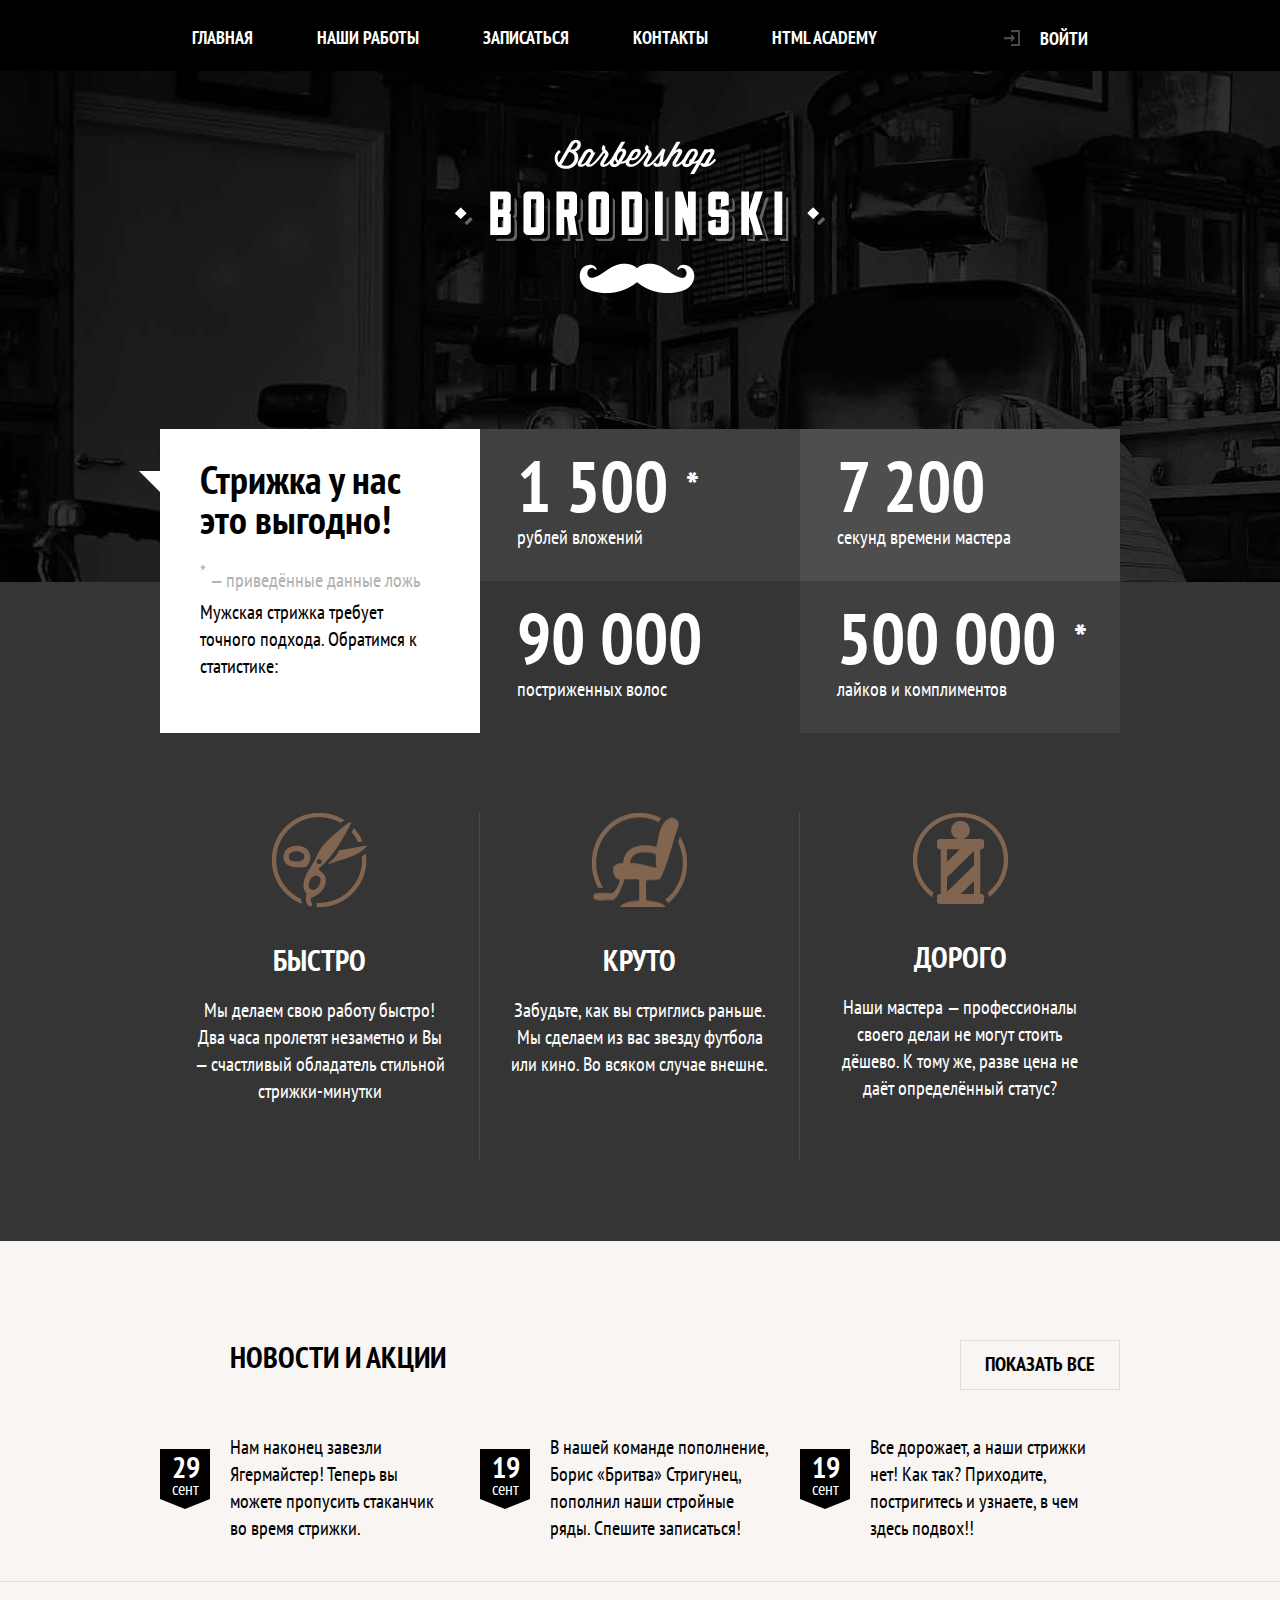
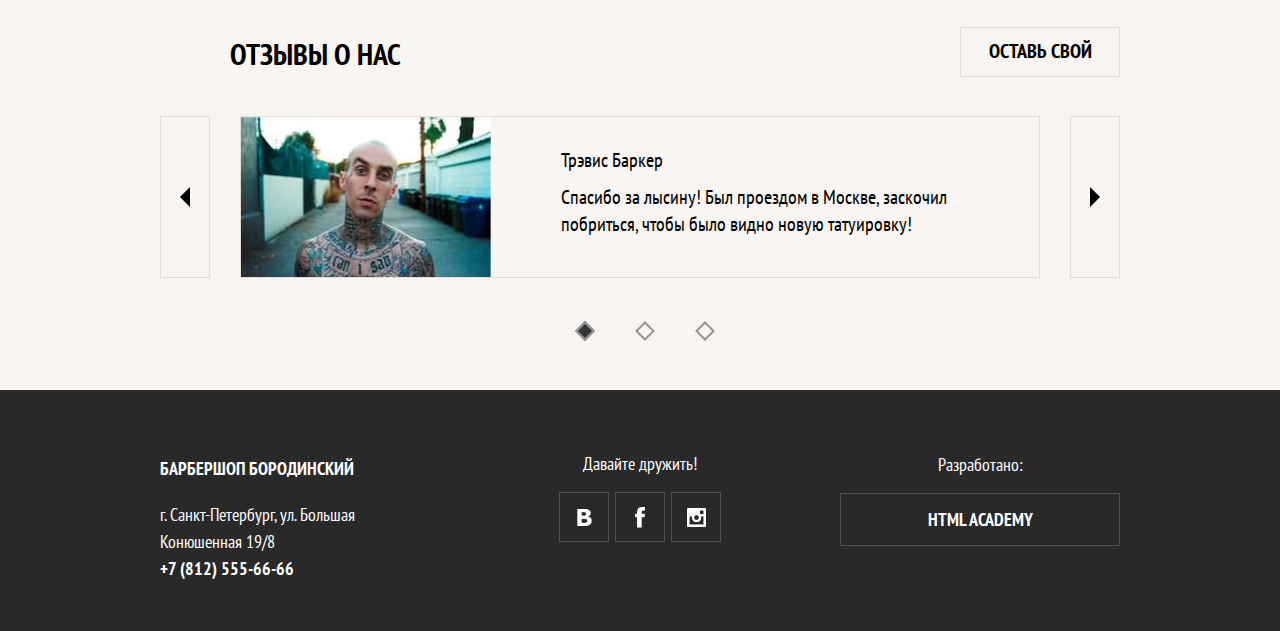
==== commit 88012fed: "Visual Pre-alpha version" ====
--- a/index.html
+++ b/index.html
@@ -6,7 +6,7 @@
     <meta name="viewport" content="width=device-width, initial-scale=1.0">
     <!-- правильный viewport тэг -->
     <title>Borodinski - barbershop</title>
-    <link rel="stylesheet" href="styles.css">
+    <link rel="stylesheet" href="./css/app.min.css">
 
     <link href="https://fonts.googleapis.com/css2?family=PT+Sans+Narrow:wght@400;700&display=swap" rel="stylesheet">
 </head>
@@ -15,43 +15,43 @@
     <header class="page-header">
         <a href="index.html" class="page-header__logo">
             <picture>
-                <source media="(min-width: 1200px)" srcset="img/svg/logotype-desktop.svg">
-                <source media="(min-width: 768px)" srcset="img/svg/logotype-tablet.svg">
-                <img class="page-header__logo-image" src="img/svg/logotype-mobile.svg" alt="Барбершоп Бородинский логотип">
+                <source media="(min-width: 1200px)" srcset="img/dest/svg/logotype-desktop.svg">
+                <source media="(min-width: 768px)" srcset="img/dest/svg/logotype-tablet.svg">
+                <img class="page-header__logo-image" src="img/dest/svg/logotype-mobile.svg"
+                    alt="Барбершоп Бородинский логотип">
             </picture>
         </a>
 
         <nav class="main-nav main-nav--closed">
             <div class="main-nav__wrapper">
-               
-                <div class="main-nav__wrapper">
-                    <ul class="main-nav__list site-list">
-                        <li class="site-list__item site-list__item--active"><a>Главная</a></li>
-                        <li class="site-list__item "><a href="works.html">Наши работы</a></li>
-                        <li class="site-list__item"><a href="sign-up.html">Записаться</a></li>
-                        <li class="site-list__item"><a href="#contacts_ancor">Контакты</a></li>
-                        <li class="site-list__item"><a href="htmlacademy.ru/">HTML Academy</a></li>
-                    </ul>
-                    <ul class="main-nav__list user-list">
-                        <li class="user-list__item"><a href="login.html" class="user-list__login">
-                                <svg class="user-list__login-icon" xmlns="http://www.w3.org/2000/svg"
-                                    xmlns:xlink="http://www.w3.org/1999/xlink" width="16" height="16"
-                                    viewBox="0 0 16 16">
-                                    <image id="login.svg" class="cls-1" width="16" height="16"
-                                        xlink:href="[data-uri]" />
-                                </svg>
-                                Войти</a>
-                        </li>
-                    </ul>
-                </div>
-                <button class="main-nav__toggle" type="button"><span class="visually-hidden">Открыть
+                <ul class="main-nav__list site-list">
+                    <li class="site-list__item site-list__item--active"><a>Главная</a></li>
+                    <li class="site-list__item "><a href="works.html">Наши работы</a></li>
+                    <li class="site-list__item"><a href="sign-up.html">Записаться</a></li>
+                    <li class="site-list__item"><a href="#contacts_ancor">Контакты</a></li>
+                    <li class="site-list__item"><a href="htmlacademy.ru/">HTML Academy</a></li>
+                </ul>
+                <ul class="main-nav__list user-list">
+                    <li class="user-list__item"><a href="login.html" class="user-list__login">
+                            <!-- Подключение модуля posthtml-include -->
+                            <!-- <div style="display: none">
+                                    <include src = "build/img/sprite.svg"></include>
+                                </div> -->
+
+                            <svg class="user-list__login-icon" xmlns="http://www.w3.org/2000/svg"
+                                xmlns:xlink="http://www.w3.org/1999/xlink" width="16" height="16" viewBox="0 0 16 16">
+                                <image id="login.svg" class="cls-1" width="16" height="16"
+                                    xlink:href="[data-uri]" />
+                            </svg>
+
+                            Войти</a>
+                    </li>
+                </ul>
+            </div>
+            <button class="main-nav__toggle" type="button"><span class="visually-hidden">Открыть
                     меню</span></button>
-            </div>
         </nav>
     </header>
-
-
-
 
     <h1 class="visually-hidden">Барбершоп "Бородинский" - истинно мужская классика</h1>
     <section class="advantage">
@@ -69,7 +69,6 @@
                 <p class="advantage__text">Мужская стрижка требует <br /> точного подхода. Обратимся к статистике:
                 </p>
             </div>
-
 
             <table class="stats__list">
                 <tr>
@@ -97,8 +96,8 @@
                 </small>
 
                 <div class="advantage-items advantage-items--active">
-                    <img src="img/advantage-1-illustration.svg" alt="ножницы" class="advantage-items__img" width="95"
-                        height="94">
+                    <img src="img/dest/advantage-1-illustration.svg" alt="ножницы" class="advantage-items__img"
+                        width="95" height="94">
                     <div class="advantage-item__text">
                         <h3 class="advantage-items__title">Быстро</h3>
                         <p class="advantage-items__text">Мы делаем свою работу быстро! Два часа пролетят незаметно и
@@ -108,7 +107,7 @@
                     </div>
                 </div>
                 <div class="advantage-items">
-                    <img src="img/advantage-2-illustration.svg" class="advantage-items__img" alt="стул" width="95"
+                    <img src="img/dest/advantage-2-illustration.svg" class="advantage-items__img" alt="стул" width="95"
                         height="94">
                     <div class="advantage-item__text">
                         <h3 class="advantage-items__title">Круто</h3>
@@ -120,7 +119,7 @@
                     </div>
                 </div>
                 <div class="advantage-items">
-                    <img src="img/advantage-3-illustration.svg" class="advantage-items__img" alt="маяк">
+                    <img src="img/dest/advantage-3-illustration.svg" class="advantage-items__img" alt="маяк">
                     <div class="advantage-item__text">
                         <h3 class="advantage-items__title">Дорого</h3>
                         <p class="advantage-items__text">Наши мастера — профессионалы своего делаи не могут стоить
@@ -220,9 +219,9 @@
                 <div class="reviews__block reviews__block--active">
                     <div class="reviews__block-inner">
                         <picture>
-                            <source media="(min-width: 1200px)" srcset="./img/png/index/travis-big.jpg">
-                            <source media="(min-width: 768px)" srcset="./img/png/index/travis.png">
-                            <img class="reviews__img" src="./img/png/index/travis-cube.png" alt="travis">
+                            <source media="(min-width: 1200px)" srcset="./img/dest/png/index/travis-big.jpg">
+                            <source media="(min-width: 768px)" srcset="./img/dest/png/index/travis.png">
+                            <img class="reviews__img" src="./img/dest/png/index/travis-cube.png" alt="travis">
                         </picture>
                         <div class="review__block-text">
                             <b class="reviews__client-name">Трэвис Баркер</b>
@@ -260,17 +259,17 @@
                 <div class="slider-toggles slider-toggles--black">
                     <div class="slider-toggles__container">
                         <input type="radio" id="toggle1-rev" name="toggle-rev"
-                            class="slider-toggles__toggle slider-toggles__toggle--white" checked>
+                            class="slider-toggles__toggle slider-toggles__toggle--black" checked>
                         <label class="slider-toggles__toggle-transparrent" for="toggle1-rev"></label>
                     </div>
                     <div class="slider-toggles__container">
                         <input type="radio" id="toggle2-rev" name="toggle-rev"
-                            class="slider-toggles__toggle slider-toggles__toggle--white">
+                            class="slider-toggles__toggle slider-toggles__toggle--black">
                         <label class="slider-toggles__toggle-transparrent" for="toggle2-rev"></label>
                     </div>
                     <div class="slider-toggles__container">
                         <input type="radio" id="toggle3-rev" name="toggle-rev"
-                            class="slider-toggles__toggle slider-toggles__toggle--white">
+                            class="slider-toggles__toggle slider-toggles__toggle--black">
                         <label class="slider-toggles__toggle-transparrent" for="toggle3-rev"></label>
                     </div>
                 </div>
@@ -279,7 +278,7 @@
     </section>
 
 
-    <footer class="footer"> 
+    <footer class="footer">
         <a name="contacts_ancor" class="visually-hidden"></a>
         <div class="contacts">
             <address class="contacts__addr">
@@ -293,13 +292,13 @@
             <div class="social__inner">
                 <h3 class="social__inner-title">Давайте дружить!</h3>
                 <div class="social__block social__block--vk">
-                    <img src="./img/vk-icon.png" alt="" class="social__block__img">
+                    <img src="./img/dest/vk-icon.png" alt="" class="social__block__img">
                 </div>
                 <div class="social__block social__block--fb">
-                    <img src="./img/facebook-icon.png" alt="" class="social__block__img">
+                    <img src="./img/dest/facebook-icon.png" alt="" class="social__block__img">
                 </div>
                 <div class="social__block social__block--inst">
-                    <img src="./img/insta-icon.png" alt="" class="social__block__img">
+                    <img src="./img/dest/insta-icon.png" alt="" class="social__block__img">
                 </div>
             </div>
         </div>
@@ -309,34 +308,51 @@
         </div>
     </footer>
 
-
+    <!-- Модальные окна -->
     <!-- Окно регистрации-->
-    <div class="autorization visually-hidden ">
-        <form action="#" class="autorization__form">
-            <h2 class="autorization__title">Личный кабинет</h2>
-            <span class="autorization__desc">Введите свой логин и пароль, чтобы войти</span>
-            <input type="text" class="autorization-field autorization__login">
-            <input type="password" class="autorization-field autorization__password">
-            <div class="autorization__options">
-                <label class="autorization__label">
-                    <input type="checkbox" class="checkbox">
-                    <span class="checkbox__span"></span>
-                    Запомните меня
-                </label>
-                <a href="#" class="autorization__forgot">Я забыл пароль</a>
-            </div>
-            <div class="autorization__buttons">
-                <button class="button button--enter">Войти</button>
-                <button class="button button--close">Закрыть</button>
-            </div>
-        </form>
+
+    <div class="autorization__wrapper visually-hidden  ">
+        <div class="autorization">
+            <form action="#" class="autorization__form">
+                <h2 class="autorization__title">Личный кабинет</h2>
+                <span class="autorization__desc">Введите свой логин и пароль, чтобы войти</span>
+                <p>
+                    <label class="visually-hidden" for="autorization__login">Логин</label>
+                    <input type="text" id="autorization__login" class="autorization-field autorization__login"
+                        name="login" placeholder="Логин">
+                </p>
+                <p>
+                    <label class="visually-hidden" for="autorization__password">Пароль</label>
+                    <input type="password" id="autorization__password" class="autorization-field autorization__password"
+                        placeholder="Пароль">
+                </p>
+
+
+                <div class="autorization__options">
+                    <label class="autorization__label">
+                        <input type="checkbox" class="checkbox">
+                        <span class="checkbox__span"></span>
+                        Запомните меня
+                    </label>
+                    <a href="#" class="autorization__forgot">Я забыл пароль!</a>
+                </div>
+                <div class="autorization__buttons">
+                    <button class="button button--brown button--enter">Войти <span>&nbsp;в личный
+                            кабинет</span></button>
+                    <button class="button button--white button--close">Закрыть</button>
+                </div>
+            </form>
+            <div class="cross">
+                <span class="cross45"></span>
+                <span class="cross-45"></span>
+            </div>
+        </div>
     </div>
 
-
-    <script src="./js/modules/advantage.js"></script>
-    <script src="./js/modules/toggle.js"></script>
-    <script src="./js/modules/autorization.js"></script>
-    <script src="./js/modules/nav.js"></script>
+    <div class="overlay visually-hidden"></div>
+
+    <script src="./js/app.min.js"></script>
+
 </body>
 
 </html>--- a/css/app.min.css
+++ b/css/app.min.css
@@ -0,0 +1 @@
+body{position:relative;min-width:320px;margin:0;padding:0;font-size:18px;line-height:27px;font-family:Arial,sans-serif;color:#444;font-style:normal;-webkit-box-sizing:border-box;box-sizing:border-box;background:#292929;background-size:720px auto}.visually-hidden:not(:focus):not(:active){position:absolute;width:1px;height:1px;margin:-1px;border:0;padding:0;white-space:nowrap;-webkit-clip-path:inset(100%);clip-path:inset(100%);clip:rect(0,0,0,0);overflow:hidden}.href_ancor{display:none}@media (min-width:768px){body{background:#292929 url(../img/dest/bb-desktop.jpg) no-repeat 50% 0;background-position:center -10px}}@media (min-width:1200px){body{background:#292929 url(../img/dest/bb-desktop.jpg) no-repeat;background-position:-380px 10px}}.page-header{display:-webkit-box;display:-ms-flexbox;display:flex;-webkit-box-orient:vertical;-webkit-box-direction:normal;-ms-flex-direction:column;flex-direction:column}.page-header__logo{margin:0 auto}.page-header__logo-image{padding:29px 0 26px;width:226px;height:30px}@media (min-width:768px){.page-header{padding-bottom:20px}.page-header__logo{-webkit-box-ordinal-group:3;-ms-flex-order:2;order:2;margin-bottom:420px}.page-header__logo .page-header__logo-image{width:370px;height:101px}}@media (min-width:1200px){.page-header__logo .page-header__logo-image{width:370px;height:153px}}.main-nav{position:relative;width:100%;margin:0 auto;min-height:51px;background-color:#826550}.main-nav__list{list-style:none;padding:0;margin:0;width:250px}.main-nav__toggle{position:absolute;top:0;right:0;z-index:2;display:block;width:70px;height:50px;background-color:#6a4d38;cursor:pointer;border:none}.main-nav__toggle:active,.main-nav__toggle:hover{background-color:#624530}.main-nav--closed .main-nav__toggle::before{content:'';position:absolute;top:15px;left:17px;width:36px;height:2px;background-color:#fff;-webkit-box-shadow:0 8px 0 0 #fff,0 16px 0 0 #fff;box-shadow:0 8px 0 0 #fff,0 16px 0 0 #fff}.main-nav--closed .main-nav__toggle:active::before{background-color:rgba(255,255,255,.3);-webkit-box-shadow:0 8px 0 0 rgba(255,255,255,.3),0 16px 0 0 rgba(255,255,255,.3);box-shadow:0 8px 0 0 rgba(255,255,255,.3),0 16px 0 0 rgba(255,255,255,.3)}.main-nav--opened .main-nav__toggle{top:0;left:auto;right:250px}.main-nav--opened .main-nav__toggle::after,.main-nav--opened .main-nav__toggle::before{content:'';position:absolute;top:24px;left:18px;width:36px;height:2px;background-color:#fff}.main-nav--opened .main-nav__toggle::before{-webkit-transform:rotate(45deg);-ms-transform:rotate(45deg);transform:rotate(45deg)}.main-nav--opened .main-nav__toggle::after{-webkit-transform:rotate(-45deg);-ms-transform:rotate(-45deg);transform:rotate(-45deg)}@media (max-width:767px){.main-nav--closed .site-list__item{display:none}.main-nav--closed .site-list__item--active{display:block;position:absolute;left:42%}.main-nav--closed .site-list__item--active a{display:block;text-align:center}.main-nav--closed .user-list__item{display:none}.main-nav--opened .main-nav__wrapper{position:absolute;top:0;right:0;left:70;z-index:10;min-height:80vh;background-color:#6a4d38}.main-nav--opened .site-list__item{background-color:#826550}.main-nav--opened .main-nav__wrapper::before{content:'';position:absolute;left:0;top:0;z-index:2;width:7px;height:100%;-webkit-box-shadow:inset 4px 0 7px -2px rgba(0,0,0,.4);box-shadow:inset 4px 0 7px -2px rgba(0,0,0,.4)}}@media (min-width:768px){.main-nav__toggle{display:none}.main-nav{width:100%;height:70px;margin-bottom:40px;border-bottom:1px solid transparent;background-color:#000}.main-nav__wrapper{display:-webkit-box;display:-ms-flexbox;display:flex;-webkit-box-pack:justify;-ms-flex-pack:justify;justify-content:space-between;width:640px;margin:0 auto}.main-nav__list{display:-webkit-box;display:-ms-flexbox;display:flex;-webkit-box-pack:justify;-ms-flex-pack:justify;justify-content:space-between}}@media (min-width:1200px){.main-nav__wrapper{width:960px}}.site-list__item{-webkit-box-sizing:border-box;box-sizing:border-box;height:50px;padding:11px 0 16px 22px;border-top:1px solid #886e5b;border-bottom:1px solid #71543f;margin:0 auto}.site-list__item a{text-decoration:none;cursor:pointer;font-family:'PT Sans Narrow',sans-serif;text-transform:uppercase;font-size:18px;line-height:24px;font-weight:700;letter-spacing:normal;color:#fff}.site-list__item:hover{background-color:#624530}.site-list__item--active{padding-left:20px}@media (min-width:768px){.site-list{display:-webkit-box;display:-ms-flexbox;display:flex}.site-list .site-list__item{border:none;padding:0;padding-top:25px;margin:0;margin-right:32px;height:73px}.site-list .site-list__item a{white-space:nowrap}.site-list .site-list__item a:hover{color:#826550}.site-list__item:hover{background-color:transparent}.site-list .site-list__item--active{border-bottom:3px solid #826550}}@media (min-width:1200px){.site-list{margin-left:32px}.site-list .site-list__item{margin-right:64px}.site-list__item:hover{background-color:#fff;color:#000}.site-list__item:hover a:hover{color:inherit}.site-list .site-list__item--active{border:none}}.user-list__item{background-color:#6a4d38}.user-list__item a{text-decoration:none;cursor:pointer;font-family:'PT Sans Narrow',sans-serif;text-transform:uppercase;font-size:18px;line-height:24px;font-weight:700;letter-spacing:normal;color:#fff;text-transform:none;font-weight:400;position:relative;display:block;padding:17px 21px;padding-left:49px}.user-list__login-icon{position:absolute;top:19px;left:21px;width:16px;height:16px}@media (min-width:768px){.user-list{width:auto}.user-list__item{background-color:inherit;padding-top:25px}.user-list__item a{padding:0;padding-left:16px;white-space:nowrap}.user-list__item a:not(.user-list__login-icon){color:#000}.user-list__login-icon{top:0;padding-top:5px}.user-list__login-icon polygon{fill:#fff}.user-list__login-icon polygon{fill:red}}@media (min-width:1200px){.user-list__item{padding-right:32px}.user-list__item a{padding-top:2px;padding-left:36px;font-family:'PT Sans Narrow',sans-serif;text-transform:uppercase;font-size:18px;line-height:24px;font-weight:700;letter-spacing:normal;color:#fff}.user-list__item a:not(.user-list__login-icon){color:#fff}.user-list__login-icon{left:0}}.footer{display:-webkit-box;display:-ms-flexbox;display:flex;-webkit-box-orient:vertical;-webkit-box-direction:normal;-ms-flex-direction:column;flex-direction:column;-webkit-box-align:center;-ms-flex-align:center;align-items:center;background-color:#292929;padding-top:35px}.contacts{text-align:center;display:-webkit-box;display:-ms-flexbox;display:flex;-webkit-box-orient:vertical;-webkit-box-direction:normal;-ms-flex-direction:column;flex-direction:column}.footer__name-org{font-family:'PT Sans Narrow',sans-serif;font-size:18px;line-height:27px;font-weight:700;letter-spacing:normal;color:#fff;font-style:normal}.footer__adress{font-family:'PT Sans Narrow',sans-serif;font-size:18px;line-height:27px;font-weight:400;letter-spacing:normal;color:#fff;font-style:normal}.block-link{border:solid 1px #4e4e4e;padding:12px 74px}.block-link:hover{background-color:#515151;cursor:pointer}.block-link a{font-family:'PT Sans Narrow',sans-serif;font-size:18px;line-height:27px;font-weight:700;letter-spacing:normal;color:#fff;font-style:normal;text-decoration:none}.social{display:-webkit-box;display:-ms-flexbox;display:flex;-webkit-box-pack:center;-ms-flex-pack:center;justify-content:center;width:100%}.social__inner{display:-webkit-box;display:-ms-flexbox;display:flex}.social__inner-title{display:none}.social__block{margin-top:26px;border:solid 1px #4e4e4e;display:-webkit-box;display:-ms-flexbox;display:flex;-webkit-box-pack:center;-ms-flex-pack:center;justify-content:center;width:108px;-webkit-box-sizing:border-box;box-sizing:border-box}.social__block:hover{cursor:pointer;background-color:#515151}.social__block img{margin:0;padding:28px 0 28px}.social__block--vk img{margin-top:5px}.developer{margin-top:35px;display:-webkit-box;display:-ms-flexbox;display:flex;-webkit-box-orient:vertical;-webkit-box-direction:normal;-ms-flex-direction:column;flex-direction:column}.developer__title{font-family:'PT Sans Narrow',sans-serif;font-size:18px;line-height:27px;font-weight:400;letter-spacing:normal;color:#fff;font-style:normal;-ms-flex-item-align:center;-ms-grid-row-align:center;align-self:center;margin-bottom:15px}.developer .block-link{width:280px;margin-bottom:25px;display:-webkit-box;display:-ms-flexbox;display:flex;-webkit-box-pack:center;-ms-flex-pack:center;justify-content:center;-webkit-box-sizing:border-box;box-sizing:border-box}@media (min-width:768px){.footer{-webkit-box-orient:horizontal;-webkit-box-direction:normal;-ms-flex-direction:row;flex-direction:row;-ms-flex-wrap:wrap;flex-wrap:wrap;margin:0 auto;padding-top:30px;-webkit-box-pack:justify;-ms-flex-pack:justify;justify-content:space-between;width:640px}.footer__name-org{text-transform:uppercase}.contacts .block-link{display:none}.contacts__addr{text-align:left}.contacts{-webkit-box-ordinal-group:2;-ms-flex-order:1;order:1;padding-top:30px}.developer{-webkit-box-ordinal-group:3;-ms-flex-order:2;order:2;margin-top:30px}.social{-webkit-box-ordinal-group:4;-ms-flex-order:3;order:3;width:640px;-webkit-box-pack:justify;-ms-flex-pack:justify;justify-content:space-between;margin-bottom:59px}.social__block{display:-webkit-box;display:-ms-flexbox;display:flex;-webkit-box-pack:center;-ms-flex-pack:center;justify-content:center;width:214px}.social__block img{padding:28px 0 28px}}@media (min-width:1200px){.footer{width:960px;-ms-flex-wrap:nowrap;flex-wrap:nowrap;-ms-flex-pack:distribute;justify-content:space-around;padding-bottom:30px}.footer__adress{margin-bottom:0}.contacts{-webkit-box-ordinal-group:2;-ms-flex-order:1;order:1;width:320px;padding-top:15px}.contacts .block-link{display:-webkit-box;display:-ms-flexbox;display:flex;border:none;padding:0;font-family:'PT Sans Narrow',sans-serif;font-size:18px;line-height:27px;font-weight:400;letter-spacing:normal;color:#fff;font-style:normal}.social{-webkit-box-ordinal-group:3;-ms-flex-order:2;order:2;width:320px;-ms-flex-wrap:wrap;flex-wrap:wrap}.social__inner{-ms-flex-wrap:wrap;flex-wrap:wrap;-webkit-box-pack:center;-ms-flex-pack:center;justify-content:center;margin-top:30px}.social__inner-title{font-family:'PT Sans Narrow',sans-serif;font-size:18px;line-height:27px;font-weight:400;letter-spacing:normal;color:#fff;font-style:normal;display:-webkit-box;display:-ms-flexbox;display:flex;width:320px;-webkit-box-pack:center;-ms-flex-pack:center;justify-content:center;margin:0;margin-bottom:15px}.social__block{width:50px;height:50px;margin-top:0;margin-right:6px;-webkit-box-orient:vertical;-webkit-box-direction:normal;-ms-flex-direction:column;flex-direction:column;-webkit-box-align:center;-ms-flex-align:center;align-items:center}.social__block:last-child{margin-right:0}.social__block img{padding:0;margin:0;width:15px;height:17px}.social__block--fb img{width:10px;height:21px}.social__block--inst img{width:19px;height:19px}.developer__title{display:-webkit-box;display:-ms-flexbox;display:flex;-webkit-box-pack:center;-ms-flex-pack:center;justify-content:center;width:280px}.developer{-webkit-box-ordinal-group:4;-ms-flex-order:3;order:3;-webkit-box-orient:horizontal;-webkit-box-direction:normal;-ms-flex-direction:row;flex-direction:row;-ms-flex-wrap:wrap;flex-wrap:wrap;-webkit-box-pack:end;-ms-flex-pack:end;justify-content:flex-end;width:320px;-webkit-box-align:center;-ms-flex-align:center;align-items:center;margin-top:0}}.title{font-family:'PT Sans Narrow',sans-serif;text-transform:uppercase;font-size:30px;line-height:34px;color:#000;font-weight:700;padding:0;text-align:center}.title__wrapper{display:-webkit-box;display:-ms-flexbox;display:flex;-webkit-box-pack:justify;-ms-flex-pack:justify;justify-content:space-between;width:100%;margin-bottom:38px;padding-top:30px}.overlay{position:absolute;top:0;left:0;width:100%;height:100%;z-index:99;background-color:rgba(41,41,41,.9);cursor:pointer}.cross{display:none}@media (min-width:768px){.cross{position:absolute;top:52px;right:-77px;width:33px;height:33px;cursor:pointer}.cross45{position:absolute;left:50%;width:2px;height:33px;background-color:#fff;-webkit-transform:rotate(45deg);-ms-transform:rotate(45deg);transform:rotate(45deg)}.cross-45{position:absolute;left:50%;width:2px;height:33px;background-color:#fff;-webkit-transform:rotate(-45deg);-ms-transform:rotate(-45deg);transform:rotate(-45deg)}}.modal{position:absolute;z-index:100;width:100%}.modal-failure,.modal-success{width:320px;margin:0 auto;display:-webkit-box;display:-ms-flexbox;display:flex;-webkit-box-orient:vertical;-webkit-box-direction:normal;-ms-flex-direction:column;flex-direction:column;-webkit-box-align:center;-ms-flex-align:center;align-items:center;-webkit-box-sizing:border-box;box-sizing:border-box;padding:47px;background-color:#fff}.modal-title{font-family:'PT Sans Narrow',sans-serif;font-size:40px;line-height:40px;color:#000;font-weight:700;text-transform:uppercase;text-align:center;padding:0;margin:0;margin-top:10px}.modal-text{font-family:'PT Sans Narrow',sans-serif;font-size:18px;line-height:27px;font-weight:400;letter-spacing:normal;color:#fff;font-style:normal;color:#000;text-align:center;padding:0;margin:0;margin-top:20px;margin-bottom:36px}.modal-button{margin-bottom:47px}@media (min-width:768px){.modal-failure,.modal-success{width:460px;margin:0 auto}}.decorative__triangle-white{fill:#fff;position:absolute;top:42px;left:-21px}.slider-toggles__toggle-transparrent{cursor:pointer}.button{display:-webkit-box;display:-ms-flexbox;display:flex;-webkit-box-pack:center;-ms-flex-pack:center;justify-content:center;width:160px;margin:0;padding:10px 20px;max-height:50px;overflow:hidden;-webkit-box-sizing:border-box;box-sizing:border-box;cursor:pointer;text-decoration:none;border:none;text-align:center}.button--white{font-family:'PT Sans Narrow',sans-serif;text-transform:uppercase;font-size:20px;line-height:27px;color:#000;font-weight:700;border:1px solid #e5ddd5}.button--brown{font-family:'PT Sans Narrow',sans-serif;text-transform:uppercase;font-size:20px;line-height:27px;color:#fff;font-weight:700;background-color:#826550}.button:hover{border-color:#d5c9bd}.button:active{background-color:#d5c9bd;color:#958c84}.autorization__wrapper{position:absolute;top:144px;z-index:100;width:100%}.autorization{position:relative;width:320px;margin:0 auto;padding:37px 20px;background-color:#f8f5f2;-webkit-box-sizing:border-box;box-sizing:border-box}.autorization__form{display:-webkit-box;display:-ms-flexbox;display:flex;-webkit-box-orient:vertical;-webkit-box-direction:normal;-ms-flex-direction:column;flex-direction:column;-webkit-box-sizing:border-box;box-sizing:border-box}.autorization__title{margin-top:0;margin-bottom:20px;text-align:center;font-family:'PT Sans Narrow',sans-serif;text-transform:uppercase;font-size:30px;line-height:30px;color:#fff;font-weight:700;color:#000}.autorization__desc{font-family:'PT Sans Narrow',sans-serif;font-size:18px;line-height:27px;font-weight:400;letter-spacing:normal;color:#fff;font-style:normal;color:#000;text-align:center;margin-bottom:27px}.autorization-field{position:relative;-webkit-box-sizing:border-box;box-sizing:border-box;width:280px;height:50px;padding-right:50px;padding-left:17px;margin:0 auto;margin-bottom:6px;width:100%;border:1px solid #e5ddd5;z-index:1;font-family:'PT Sans Narrow',sans-serif;font-size:18px;line-height:27px;font-weight:400;letter-spacing:normal;color:#fff;font-style:normal;color:#000}.autorization-field:hover{border:1px solid #d5c9bd}.autorization p{-webkit-box-sizing:border-box;box-sizing:border-box;margin:0;margin-bottom:7px;padding:0;width:100%}p>.autorization__login{background:url(../img/dest/User-login-ico.png);background-position:245px center;background-repeat:no-repeat;background-color:#fff}p>.autorization__password{background:url(../img/dest/user-lock-ico.png);background-position:245px center;background-repeat:no-repeat;background-color:#fff}.autorization__options{font-family:'PT Sans Narrow',sans-serif;font-size:18px;line-height:27px;font-weight:400;letter-spacing:normal;color:#fff;font-style:normal;color:#000;display:-webkit-box;display:-ms-flexbox;display:flex;-webkit-box-pack:justify;-ms-flex-pack:justify;justify-content:space-between;-ms-flex-wrap:wrap;flex-wrap:wrap;margin-top:20px}.autorization__label{position:relative;margin-bottom:29px;padding-left:48px}.autorization__label input{display:none}.checkbox__span::before{content:'';position:absolute;left:0;top:-3px;bottom:auto;width:33px;height:33px;-webkit-box-sizing:border-box;box-sizing:border-box;border:1px solid #d5c9bd;background-color:#fff}.autorization__label>.checkbox[type=checkbox]:checked+span::after{content:'';position:absolute;left:6px;top:6px;width:22px;height:16px;background:url(../img/dest/svg/sign-up/accept.svg)}.autorization__forgot{color:inherit;cursor:pointer}.autorization__buttons{display:-webkit-box;display:-ms-flexbox;display:flex;-webkit-box-pack:justify;-ms-flex-pack:justify;justify-content:space-between}.button--close,.button--enter{width:130px}.button--close span,.button--enter span{display:none}@media (min-width:768px){.autorization{width:460px;margin:0 auto;padding:52px 70px 57px}p>.autorization-field{background-position:280px center}.button--close{display:none}.button--enter{-webkit-box-flex:1;-ms-flex-positive:1;flex-grow:1}.button--enter span{display:block}}.advantage{background-color:#fff;display:-webkit-box;display:-ms-flexbox;display:flex;-webkit-box-orient:vertical;-webkit-box-direction:normal;-ms-flex-direction:column;flex-direction:column;position:relative;width:100%;margin:0 auto}.advantage::after{content:'';position:absolute;background:#fff;width:inherit;z-index:-1;-webkit-transform:rotate(45deg);-ms-transform:rotate(45deg);transform:rotate(45deg)}.advantage__wrapper{width:320px;margin:0 auto}.advantage__info{display:-webkit-box;display:-ms-flexbox;display:flex;-webkit-box-orient:vertical;-webkit-box-direction:normal;-ms-flex-direction:column;flex-direction:column;margin:0 auto;height:185px}.advantage__slogan{font-family:'PT Sans Narrow',sans-serif;text-transform:uppercase;font-size:30px;line-height:34px;color:#000;font-weight:700;text-align:center;margin:0 auto;max-width:207px;margin-top:30px}.advantage__text{font-family:'PT Sans Narrow',sans-serif;font-size:20px;line-height:27px;color:#000;font-weight:200;-ms-flex-item-align:center;-ms-grid-row-align:center;align-self:center;text-align:center;max-width:245px;margin:0;margin-top:15px}.advantage-list{display:-webkit-box;display:-ms-flexbox;display:flex;-webkit-box-orient:vertical;-webkit-box-direction:normal;-ms-flex-direction:column;flex-direction:column;-webkit-box-align:center;-ms-flex-align:center;align-items:center;background-color:#242424;padding:0 20px}.advantage-items{display:-webkit-box;display:-ms-flexbox;display:flex;-webkit-box-orient:vertical;-webkit-box-direction:normal;-ms-flex-direction:column;flex-direction:column;-webkit-box-align:center;-ms-flex-align:center;align-items:center;margin-top:40px;width:280px;min-height:380px;display:none}.advantage-items--active{display:-webkit-box;display:-ms-flexbox;display:flex}.advantage-items__title{font-family:'PT Sans Narrow',sans-serif;text-transform:uppercase;font-size:30px;line-height:34px;color:#fff;font-weight:700;margin:0;margin-top:30px;text-align:center}.advantage-items__text{font-family:'PT Sans Narrow',sans-serif;font-size:20px;line-height:27px;color:#fff;font-weight:200;width:230px;margin-top:23px;text-align:center}.slider-toggles--white{display:-webkit-box;display:-ms-flexbox;display:flex;-webkit-box-orient:horizontal;-webkit-box-direction:normal;-ms-flex-direction:row;flex-direction:row;margin-top:30px;margin-bottom:47px}.slider-toggles--white .slider-toggles__container input[type=radio]{display:none}.slider-toggles--white .slider-toggles__toggle-transparrent::before{content:"";display:-webkit-box;display:-ms-flexbox;display:flex;width:10px;height:10px;border:solid 2px #959595;margin-right:23px;margin-left:23px;-webkit-transform:rotate(45deg);-ms-transform:rotate(45deg);transform:rotate(45deg)}.slider-toggles--white .slider-toggles__toggle:checked+.slider-toggles__toggle-transparrent::before{background-color:#fff}@media (max-width:767px){.advantage__wrapper{width:100%}.stats__wrapper{width:100%}}@media (min-width:768px){.advantage{background-color:#353535;width:100%;margin:-185px auto}.advantage__wrapper{width:768px;margin:0 auto}.advantage__info{position:relative;width:640px;-webkit-box-orient:horizontal;-webkit-box-direction:normal;-ms-flex-direction:row;flex-direction:row;-webkit-box-sizing:border-box;box-sizing:border-box;margin:0 auto;margin-top:-185px;padding:30px 40px;background-color:#fff}.advantage__slogan,.advantage__text{margin:0}.advantage__text{margin-left:100px;padding-top:5px;text-align:left}.advantage__slogan{font-family:'PT Sans Narrow',sans-serif;font-size:40px;line-height:40px;color:#000;font-weight:700;width:300px;text-transform:none;text-align:left}.advantage-list{display:-webkit-box;display:-ms-flexbox;display:flex;-webkit-box-orient:vertical;-webkit-box-direction:normal;-ms-flex-direction:column;flex-direction:column;padding:0;background-color:#353535}.advantage-items{display:-webkit-box;display:-ms-flexbox;display:flex;-webkit-box-orient:horizontal;-webkit-box-direction:normal;-ms-flex-direction:row;flex-direction:row;width:580px;padding:0 30px;margin:0;min-height:177px;border-bottom:1px solid #4a4a4a;background-color:#353535}.advantage-items img{margin-right:32px}.advantage-items__title{text-align:left;margin-top:0}.advantage-items__text{width:100%;text-align:left;margin-top:20px;margin-bottom:0}.slider-toggles{display:none}}@media (min-width:1200px){.advantage{width:100%}.advantage__wrapper{width:960px;display:-webkit-box;display:-ms-flexbox;display:flex;-ms-flex-wrap:wrap;flex-wrap:wrap;margin:0 auto;margin-top:-153px}.advantage__info{-webkit-box-orient:vertical;-webkit-box-direction:normal;-ms-flex-direction:column;flex-direction:column;width:320px;height:auto;margin:0;-webkit-box-sizing:border-box;box-sizing:border-box}.advantage__slogan{-webkit-box-ordinal-group:2;-ms-flex-order:1;order:1}.advantage__text{-webkit-box-ordinal-group:3;-ms-flex-order:2;order:2;margin:0}.advantage-list{-webkit-box-orient:horizontal;-webkit-box-direction:normal;-ms-flex-direction:row;flex-direction:row;padding-top:80px;padding-bottom:80px;-webkit-box-sizing:border-box;box-sizing:border-box}.advantage-items{-webkit-box-sizing:border-box;box-sizing:border-box;-webkit-box-orient:vertical;-webkit-box-direction:normal;-ms-flex-direction:column;flex-direction:column;-webkit-box-align:center;-ms-flex-align:center;align-items:center;width:320px;min-height:348px;border:none;border-right:1px solid #4a4a4a}.advantage-items:nth-last-child(-n+2){border:none}.advantage-items img{margin:0;margin-bottom:36px}.advantage-item__text{display:-webkit-box;display:-ms-flexbox;display:flex;-webkit-box-orient:vertical;-webkit-box-direction:normal;-ms-flex-direction:column;flex-direction:column;-webkit-box-align:center;-ms-flex-align:center;align-items:center}.advantage-item__text .advantage-items__text{text-align:center}}.news-promo{display:-webkit-box;display:-ms-flexbox;display:flex;-webkit-box-orient:vertical;-webkit-box-direction:normal;-ms-flex-direction:column;flex-direction:column;background-color:#f8f5f2;border-bottom:1px solid #e5ddd5;width:100%;margin:0 auto}.news-promo__wrapper{width:320px;margin:0 auto}.news-promo__title{text-align:center}.news-promo__block{display:-webkit-box;display:-ms-flexbox;display:flex;margin-bottom:20px}.news-promo__block:hover .news-promo__date svg{fill:#826550;cursor:pointer}.news-promo__block:hover .news-promo__description{color:#826550;-webkit-text-decoration-line:underline;text-decoration-line:underline;cursor:pointer}.news-promo__block:first-child{border-bottom:1px solid #e5ddd5}.news-promo__block:last-child{display:none}.news-promo__date{position:relative;width:50px;height:60px;margin-right:20px;margin-top:10px;margin-bottom:20px;padding-top:5px}.news-promo__date svg{z-index:1;fill:#000}.news-promo__date b{position:absolute;top:0;z-index:10}.news-promo__day{margin-top:8px}.news-promo__mounth{margin-top:36px}.news-promo__day{font-family:'PT Sans Narrow',sans-serif;text-transform:uppercase;font-size:30px;line-height:30px;color:#fff;font-weight:700;padding:0 12px}.news-promo__mounth{font-family:'PT Sans Narrow',sans-serif;font-size:18px;line-height:18px;font-weight:400;letter-spacing:normal;color:#fff;font-style:normal;padding-left:12px}.news-promo__list{padding:0 20px;margin-bottom:0}.news-promo__block:last-child{border:none;margin-bottom:0}.news-promo__description{font-family:'PT Sans Narrow',sans-serif;font-size:20px;line-height:27px;color:#000;font-weight:200;text-align:left;margin:0;padding-bottom:19px}.news-promo__button{margin:0 auto;margin-bottom:30px}@media (min-width:768px){.news-promo{width:100%;margin:185px auto 0;-webkit-box-sizing:border-box;box-sizing:border-box}.news-promo__wrapper{width:768px;margin:0 auto;display:-webkit-box;display:-ms-flexbox;display:flex;-webkit-box-pack:justify;-ms-flex-pack:justify;justify-content:space-between;-ms-flex-wrap:wrap;flex-wrap:wrap}.news-promo__title{padding-left:70px;width:320px;-webkit-box-ordinal-group:2;-ms-flex-order:1;order:1;text-align:left;margin-top:44px;margin-bottom:60px}.news-promo__button{-webkit-box-ordinal-group:3;-ms-flex-order:2;order:2;margin:0;margin-top:44px;margin-right:65px}.news-promo__list{-webkit-box-ordinal-group:4;-ms-flex-order:3;order:3;display:-webkit-box;display:-ms-flexbox;display:flex;margin:0 auto;-webkit-box-sizing:border-box;box-sizing:border-box;padding:0}.news-promo__block{width:288px;margin-right:32px;border:none}.news-promo__list .news-promo__block{border:none}}@media (min-width:1200px){.news-promo{width:100%;padding:0;padding-top:55px;background-color:#f8f5f2;-webkit-box-pack:justify;-ms-flex-pack:justify;justify-content:space-between}.news-promo__wrapper{width:960px;margin:0 auto}.news-promo__block:last-child{display:-webkit-box;display:-ms-flexbox;display:flex}.news-promo__button{margin-right:0}}.reviews{display:-webkit-box;display:-ms-flexbox;display:flex;-webkit-box-orient:vertical;-webkit-box-direction:normal;-ms-flex-direction:column;flex-direction:column;-webkit-box-align:center;-ms-flex-align:center;align-items:center;background-color:#f8f5f2;position:relative;margin-bottom:35px;width:100%;margin:0 auto}.reviews__wrapper{width:320px;margin:0 auto}.reviews__title{text-align:center;font-family:'PT Sans Narrow',sans-serif;text-transform:uppercase;font-size:30px;line-height:34px;color:#000;font-weight:700}.reviews__block{display:none}.reviews__block-inner{display:-webkit-box;display:-ms-flexbox;display:flex}.reviews__block--active{display:-webkit-box;display:-ms-flexbox;display:flex;margin-bottom:20px}.reviews__list{font-family:'PT Sans Narrow',sans-serif;font-size:20px;line-height:27px;color:#000;font-weight:200;display:-webkit-box;display:-ms-flexbox;display:flex;-webkit-box-orient:vertical;-webkit-box-direction:normal;-ms-flex-direction:column;flex-direction:column;margin:0;padding:0 20px 19px}.reviews__img{width:50px;height:49px;margin-right:20px;margin-top:10px}.reviews__review{margin-top:10px;margin-bottom:0}.arrow-button{list-style:none}.slider-toggles--black{display:-webkit-box;display:-ms-flexbox;display:flex;-webkit-box-orient:horizontal;-webkit-box-direction:normal;-ms-flex-direction:row;flex-direction:row;margin-top:30px;margin-bottom:47px;margin:0 auto;margin-top:25px;margin-bottom:35px}.slider-toggles--black .slider-toggles__container input[type=radio]{display:none}.slider-toggles--black .slider-toggles__toggle-transparrent::before{content:"";display:-webkit-box;display:-ms-flexbox;display:flex;width:10px;height:10px;border:solid 2px #959595;margin-right:23px;margin-left:23px;-webkit-transform:rotate(45deg);-ms-transform:rotate(45deg);transform:rotate(45deg)}.slider-toggles--black .slider-toggles__toggle:checked+.slider-toggles__toggle-transparrent::before{background-color:#353535}.reviews__button{display:none}@media (min-width:768px){.reviews{width:100%}.reviews__wrapper{display:-webkit-box;display:-ms-flexbox;display:flex;-webkit-box-pack:justify;-ms-flex-pack:justify;justify-content:space-between;-ms-flex-wrap:wrap;flex-wrap:wrap;width:768px;margin:0 auto;-webkit-box-sizing:border-box;box-sizing:border-box}.reviews__title{text-align:left;margin-top:46px;margin-bottom:45px;padding-left:70px}.reviews__list{position:relative;display:-webkit-box;display:-ms-flexbox;display:flex;-webkit-box-orient:horizontal;-webkit-box-direction:normal;-ms-flex-direction:row;flex-direction:row;border:1px solid #e5ddd5;border-right:none;border-left:none;list-style:none;width:640px;padding:0;margin:0 auto;margin-bottom:72px}.reviews__block{margin:0}.reviews__block-inner{display:-webkit-box;display:-ms-flexbox;display:flex;padding:36px 30px}.reviews__img{width:80px;height:80px}.reviews__review{margin-bottom:0;font-family:'PT Sans Narrow',sans-serif;font-size:20px;line-height:27px;color:#000;font-weight:200}.arrow-button{display:-webkit-box;display:-ms-flexbox;display:flex;-webkit-box-orient:vertical;-webkit-box-direction:normal;-ms-flex-direction:column;flex-direction:column;-webkit-box-align:center;-ms-flex-align:center;align-items:center;min-width:48px;list-style:none;border-right:1px solid #e5ddd5;border-left:1px solid #e5ddd5;cursor:pointer}.arrow-button:hover{border-color:#d5c9bd}.arrow-button:active{background-color:#d5c9bd}.arrow{width:0;height:0;border-style:solid;border-width:10px 10px;border-color:transparent transparent transparent #000;margin:auto 0}.arrow-prev{-webkit-transform:rotate(180deg);-ms-transform:rotate(180deg);transform:rotate(180deg);margin-right:10px}.arrow-next{margin-left:10px}.reviews__list .slider-toggles--black{position:absolute;margin:0;left:50%;bottom:0;-webkit-transform:translate(-50%,8px);-ms-transform:translate(-50%,8px);transform:translate(-50%,8px);background-color:#f8f5f2}.reviews__button{display:-webkit-box;display:-ms-flexbox;display:flex;margin-top:44px;margin-right:65px}}@media (min-width:1200px){.reviews{width:100%}.reviews__wrapper{display:-webkit-box;display:-ms-flexbox;display:flex;-ms-flex-wrap:wrap;flex-wrap:wrap;-webkit-box-pack:justify;-ms-flex-pack:justify;justify-content:space-between;width:960px;margin:0 auto;padding-top:45px;padding-bottom:40px}.reviews__button{display:-webkit-box;display:-ms-flexbox;display:flex;margin:0}.reviews__title{margin-top:10px}.reviews__block-inner{padding:0;padding-right:0}.reviews__block-inner picture{max-height:160px}.reviews__img{width:250px;height:160px;margin:0;border-radius:0}.review__block-text{padding:30px 70px 0}.reviews__list{border:none;position:relative;width:1200px}.reviews__block{border:1px solid #e5ddd5}.arrow-button__next{margin-left:30px;border:1px solid #e5ddd5}.arrow-button__prev{margin-right:30px;border:1px solid #e5ddd5}.reviews__list .slider-toggles--black{-webkit-transform:translate(-85px,60px);-ms-transform:translate(-85px,60px);transform:translate(-85px,60px)}}.stats__wrapper{width:320px;margin:0 auto}.stats__legend--top{display:none}.stats__list{border-spacing:0;width:100%;margin-top:28px}.stats__list tr{background-color:#404040}.stats__list tr:nth-child(2n){background-color:#4e4e4e}.stats__value{font-family:'PT Sans Narrow',sans-serif;font-size:40px;line-height:54px;color:#fff;font-weight:700;padding:11px 22px}.stats__field{font-family:'PT Sans Narrow',sans-serif;font-size:20px;line-height:27px;color:#fff;font-weight:200;text-align:right;padding:11px 22px}.stats__legend{font-family:'PT Sans Narrow',sans-serif;font-size:20px;line-height:27px;color:#696969;font-weight:200;text-align:center;padding-top:20px}.stats__legend>sup{font-family:'PT Sans Narrow',sans-serif;font-size:20px;line-height:27px;color:#696969;font-weight:200}@media (min-width:768px){.stats__legend--top{display:block;font-family:'PT Sans Narrow',sans-serif;font-size:20px;line-height:27px;color:#696969;font-weight:200;text-align:left;opacity:.5;min-width:250px}.stats__legend--bottom{display:none}.stats__list{-ms-flex-item-align:center;-ms-grid-row-align:center;align-self:center;margin-top:0}.stats__list tbody{display:-webkit-box;display:-ms-flexbox;display:flex;-ms-flex-wrap:wrap;flex-wrap:wrap;-webkit-box-orient:horizontal;-webkit-box-direction:normal;-ms-flex-direction:row;flex-direction:row;max-width:640px;margin:0 auto}.stats__list tbody tr{min-width:320px}.stats__list tbody tr:nth-child(3){background-color:#353535}.stats__list tbody tr:nth-child(4){background-color:#404040}.stats__list tr td{display:-webkit-box;display:-ms-flexbox;display:flex;-ms-flex-line-pack:center;align-content:center;padding-left:37px}.stats__value{padding-top:30px;font-family:'PT Sans Narrow',sans-serif;font-size:72px;line-height:54px;color:#fff;font-weight:700}.stats__value sup{margin-left:18px;font-family:'PT Sans Narrow',sans-serif;font-size:40px;line-height:54px;color:#fff;font-weight:700}.stats__field{padding-top:0;padding-bottom:30px}.stats__field br{display:none}}@media (min-width:1200px){.stats__wrapper{display:none}.stats__legend{-webkit-box-ordinal-group:4;-ms-flex-order:3;order:3}.stats__list{width:640px;display:-webkit-box;display:-ms-flexbox;display:flex}}.works{padding-bottom:35px;background-color:#f8f5f2}.works__card{margin:0 auto;margin-bottom:20px;width:280px;border:1px solid #e5ddd5;-webkit-box-sizing:border-box;box-sizing:border-box;display:-webkit-box;display:-ms-flexbox;display:flex;-webkit-box-orient:vertical;-webkit-box-direction:normal;-ms-flex-direction:column;flex-direction:column}.works__img{width:280px;height:176px}.works__img-of-mounth{width:280px;height:480px}.works__card-work-of-mounth{position:relative;z-index:1}.works__card-work-of-mounth::before{content:"Работа месяца";font-family:'PT Sans Narrow',sans-serif;text-transform:uppercase;font-size:20px;line-height:27px;color:#000;font-weight:700;color:#fff;text-align:center;padding-top:25px;position:absolute;left:0;top:390px;background-color:#826550;background:url(../img/dest/png/works/label.png) no-repeat 50% 50%;width:176px;height:50px;z-index:100}.works__card-desc-box{padding:25px 22px;padding-bottom:0}.works_title{margin:0 auto}.works__button{display:none}.works__card-title-name{font-family:'PT Sans Narrow',sans-serif;font-size:20px;line-height:27px;color:#000;font-weight:200;font-weight:700;margin:0;text-align:left}.works__card-desctiption{font-family:'PT Sans Narrow',sans-serif;font-size:20px;line-height:27px;color:#000;font-weight:200}.works__card-icons-box{display:-webkit-box;display:-ms-flexbox;display:flex;-ms-flex-wrap:wrap;flex-wrap:wrap;-webkit-box-pack:justify;-ms-flex-pack:justify;justify-content:space-between}.works__card-icon-box__item{display:-webkit-box;display:-ms-flexbox;display:flex;width:110px;margin-bottom:25px}.works__card-icon-box__item img{margin-right:14px;-ms-flex-item-align:center;-ms-grid-row-align:center;align-self:center}.works__card-icon-box__item span{font-family:'PT Sans Narrow',sans-serif;text-transform:uppercase;font-size:16px;line-height:27px;font-weight:400;letter-spacing:normal;color:#000}@media (min-width:768px){.works{margin-top:-387px;width:100%}.works__wrapper{width:640px;margin:0 auto}.works_title{margin:0;padding:0;text-align:left}.works__button{display:inline-block}.works__card{-webkit-box-orient:horizontal;-webkit-box-direction:normal;-ms-flex-direction:row;flex-direction:row;width:100%}.works__card picture{margin:0;padding:0;height:294px}.works__card .works__card-desc-box{display:-webkit-box;display:-ms-flexbox;display:flex;-webkit-box-orient:vertical;-webkit-box-direction:normal;-ms-flex-direction:column;flex-direction:column;-webkit-box-pack:justify;-ms-flex-pack:justify;justify-content:space-between;-webkit-box-sizing:border-box;box-sizing:border-box;padding:42px 52px}.works__card .works__img{width:270px;height:294px}.works__card .works__img-of-mounth{width:270px;height:480px}.works__card-icon-box__item{margin:0}.works__card-work-of-mounth picture{height:480px}.works__card-work-of-mounth .works__card-desc-box{display:-webkit-box;display:-ms-flexbox;display:flex;-webkit-box-orient:vertical;-webkit-box-direction:normal;-ms-flex-direction:column;flex-direction:column;-webkit-box-pack:justify;-ms-flex-pack:justify;justify-content:space-between;min-height:480px;-webkit-box-sizing:border-box;box-sizing:border-box;padding:42px 52px}.works__card-work-of-mounth .works__card-desc-box .works__card-icon-box__item:first-child,.works__card-work-of-mounth .works__card-desc-box .works__card-icon-box__item:nth-child(2n){margin-bottom:25px}.works__card-work-of-mounth::before{top:35px;left:-2px}}@media (min-width:1200px){.works__wrapper{width:960px;display:-webkit-box;display:-ms-flexbox;display:flex;-ms-flex-wrap:wrap;flex-wrap:wrap}.works__card{-webkit-box-orient:vertical;-webkit-box-direction:normal;-ms-flex-direction:column;flex-direction:column;width:293px;margin-left:0;margin-right:40px}.works__card:last-child{margin-right:0}.works__card .works__card-desc-box{width:100%;-webkit-box-flex:1;-ms-flex-positive:1;flex-grow:1;padding:35px 35px}.works__card .works__img{width:100%}.works__card .works__card-icon-box__item{-ms-flex-item-align:end;align-self:flex-end}.works__card-work-of-mounth{-webkit-box-orient:horizontal;-webkit-box-direction:normal;-ms-flex-direction:row;flex-direction:row;width:100%;margin-right:0}.works__card-work-of-mounth .works__img-of-mounth{width:480px}.works__card-work-of-mounth .works__card-desc-box{width:50%}.works__card-work-of-mounth .works__card-icon-box__item:last-child{margin-bottom:25px}.works__card-work-of-mounth::before{content:"Работа месяца";font-family:'PT Sans Narrow',sans-serif;text-transform:uppercase;font-size:20px;line-height:27px;color:#000;font-weight:700;color:#fff;text-align:center;padding-top:25px;position:absolute;right:0;left:auto;top:25px;background-color:#826550;background:url(../img/dest/png/works/label-inverse.png) no-repeat 50% 50%;width:176px;height:50px;z-index:100}.works__card-title-name__img-of-mounth{padding-top:91px}.works__card-desctiption{margin-top:0}}.price{padding-top:70px;padding-bottom:54px;background-color:#353535;width:100%}.price__wrapper{width:280px;margin:0 auto}.price__title{width:195px;color:#fff;margin:0 auto;margin-bottom:28px}.price-list{margin:0 auto;margin-bottom:30px}.price-list tbody{width:100%}.price-list .price-list__id{display:none}.price-list__title{font-family:'PT Sans Narrow',sans-serif;font-size:20px;line-height:27px;color:#fff;font-weight:200;font-weight:700}.price-list__title span{font-weight:200}.price-list__wash-head{display:none}.price-list__value{font-family:'PT Sans Narrow',sans-serif;font-size:20px;line-height:27px;color:#fff;font-weight:200;text-align:right;display:-webkit-box;display:-ms-flexbox;display:flex;-webkit-box-orient:vertical;-webkit-box-direction:normal;-ms-flex-direction:column;flex-direction:column;width:85px}@media (min-width:768px){.price__wrapper{width:640px;margin:0 auto}.price__title{margin-left:0;padding-left:0;text-align:left}.price-list tr{display:-webkit-box;display:-ms-flexbox;display:flex;width:100%}.price-list tbody{display:-webkit-box;display:-ms-flexbox;display:flex;-webkit-box-pack:justify;-ms-flex-pack:justify;justify-content:space-between;-ms-flex-wrap:wrap;flex-wrap:wrap;border:1px solid #484844;-webkit-box-sizing:border-box;box-sizing:border-box}.price-list tbody tr{display:-webkit-box;display:-ms-flexbox;display:flex;-webkit-box-pack:justify;-ms-flex-pack:justify;justify-content:space-between;-webkit-box-sizing:border-box;box-sizing:border-box}.price-list tbody tr td{text-align:left;padding:17px 19px;border:1px solid #484844;-webkit-box-sizing:border-box;box-sizing:border-box}.price-list .price-list__id{display:-webkit-box;display:-ms-flexbox;display:flex;-webkit-box-pack:center;-ms-flex-pack:center;justify-content:center;width:70px;-webkit-box-sizing:border-box;box-sizing:border-box;font-family:'PT Sans Narrow',sans-serif;font-size:20px;line-height:27px;color:#fff;font-weight:200;opacity:.3}.price-list .price-list__title{width:248px}.price-list .price-list__title-span{display:none}.price-list .price-list__wash-head{font-family:'PT Sans Narrow',sans-serif;font-size:20px;line-height:27px;color:#fff;font-weight:200;display:-webkit-box;display:-ms-flexbox;display:flex;width:160px}.price-list .price-list__value{width:160px}}@media (min-width:1200px){.price__wrapper{width:960px;display:-webkit-box;display:-ms-flexbox;display:flex;-ms-flex-wrap:wrap;flex-wrap:wrap;-webkit-box-pack:justify;-ms-flex-pack:justify;justify-content:space-between;-webkit-box-sizing:border-box;box-sizing:border-box}.price__title{width:100%}.price-list{width:630px;margin:0}.price-list tbody{height:100%}}.clock-price{display:-webkit-box;display:-ms-flexbox;display:flex;-webkit-box-sizing:border-box;box-sizing:border-box;width:280px;border:1px solid #484844;padding:15px 22px}.clock{margin-right:35px;display:-webkit-box;display:-ms-flexbox;display:flex;-webkit-box-orient:vertical;-webkit-box-direction:normal;-ms-flex-direction:column;flex-direction:column;-ms-flex-item-align:center;-ms-grid-row-align:center;align-self:center}.clock-price__discount p{font-family:'PT Sans Narrow',sans-serif;font-size:20px;line-height:27px;color:#fff;font-weight:200}@media (min-width:768px){.clock{margin:0}.clock img{width:72px;height:71px}.clock-price{width:100%}.clock-price__discount{width:100%}.clock-price__discount p{text-align:center;font-family:'PT Sans Narrow',sans-serif;text-transform:uppercase;font-size:30px;line-height:34px;color:#fff;font-weight:700}.clock-price__discount p br{display:none}}@media (min-width:1200px){.clock-price{-webkit-box-orient:vertical;-webkit-box-direction:normal;-ms-flex-direction:column;flex-direction:column;-webkit-box-pack:center;-ms-flex-pack:center;justify-content:center;width:270px}.clock img{width:142px;height:139px}.clock-price__discount p{font-family:'PT Sans Narrow',sans-serif;font-size:20px;line-height:27px;color:#fff;font-weight:200;text-transform:none}.clock-price__discount p br{display:inline}}.form-sign-up{width:100%;background-color:#f8f5f2}.form-sign-up__wrapper{width:320px;margin:0 auto;padding:0 20px}.form-sign-up__title{margin:0 auto}.form-sign-up__button{display:none}.form{display:-webkit-box;display:-ms-flexbox;display:flex;-webkit-box-orient:vertical;-webkit-box-direction:normal;-ms-flex-direction:column;flex-direction:column;width:100%}.form-sign-up__name-fields{display:-webkit-box;display:-ms-flexbox;display:flex;-webkit-box-orient:vertical;-webkit-box-direction:normal;-ms-flex-direction:column;flex-direction:column;-webkit-box-pack:center;-ms-flex-pack:center;justify-content:center}.form-sign-up__contacts-fields{margin-bottom:32px}.form-sign-up__input-text{font-family:'PT Sans Narrow',sans-serif;font-size:20px;line-height:27px;color:#fff;font-weight:200;color:#000;width:100%;padding:15px 18px;margin-bottom:6px;border:solid 1px #e5ddd5;-webkit-box-sizing:border-box;box-sizing:border-box}.form-sign-up__input-textarea{resize:none;max-height:211px}.form-sign-up__select-title{font-family:'PT Sans Narrow',sans-serif;text-transform:uppercase;font-size:20px;line-height:27px;color:#000;font-weight:700;font-weight:400;text-align:center;margin-bottom:40px}.form-sign-up__beard-radio{display:-webkit-box;display:-ms-flexbox;display:flex;-ms-flex-wrap:wrap;flex-wrap:wrap}.form-sign-up__beard-radio p{font-family:'PT Sans Narrow',sans-serif;font-size:20px;line-height:27px;color:#fff;font-weight:200;color:#000;display:-webkit-box;display:-ms-flexbox;display:flex;-webkit-box-orient:vertical;-webkit-box-direction:normal;-ms-flex-direction:column;flex-direction:column;-webkit-box-align:start;-ms-flex-align:start;align-items:flex-start;width:105px;margin-top:0}.form-sign-up__beard-radio p img,.form-sign-up__beard-radio p input,.form-sign-up__beard-radio p label{margin:0 auto}.form-sign-up__beard-radio p input{display:none}.form-sign-up__radio-svg circle:hover{stroke:#d5c9bd;cursor:pointer}.form-sign-up__radio-svg circle:active{fill:#d5c9bd;cursor:pointer}.form-sign-up__beard-radio p label{margin-bottom:10px}.sub-circle{display:none}.form-sign-up__additional-service{display:-webkit-box;display:-ms-flexbox;display:flex;-webkit-box-orient:vertical;-webkit-box-direction:normal;-ms-flex-direction:column;flex-direction:column;margin-bottom:47px}.form-sign-up__additional-service p{font-family:'PT Sans Narrow',sans-serif;font-size:20px;line-height:27px;color:#fff;font-weight:200;color:#000}.form-sign-up__additional-service input{display:none}.form-sign-up__additional-service label span{position:relative;display:-webkit-box;display:-ms-flexbox;display:flex;-ms-flex-wrap:wrap;flex-wrap:wrap;padding-left:60px;min-height:38px}.form-sign-up__additional-service label span::before{content:'';position:absolute;left:0;top:-5px;width:36px;height:36px;border:solid 1px #e5ddd5}.form-sign-up__additional-service__checkbox[type=checkbox]:checked+label>span::after{content:'';position:absolute;left:8px;top:6px;width:22px;height:16px;background:url(../img/dest/svg/sign-up/accept.svg)}.form-sign-up__additional-service p span:hover{cursor:pointer}.form-sign-up__submit{margin:0 auto;margin-bottom:39px;width:100%}@media (min-width:768px){.form-sign-up{width:100%;background-color:#f8f5f2;margin-top:-387px}.form-sign-up__wrapper{width:640px;margin:0 auto;padding:0 64px}.form-sign-up__title{padding:0;margin:0;padding-top:7px;text-align:left}.form-sign-up__button{display:-webkit-box;display:-ms-flexbox;display:flex}.form-sign-up__name-fields{-webkit-box-orient:horizontal;-webkit-box-direction:normal;-ms-flex-direction:row;flex-direction:row;margin-bottom:35px}.form-sign-up__contacts-fields{margin-bottom:0}.form-sign-up__contacts-fields input{margin-bottom:35px}.form-sign-up__select-title{position:relative;font-size:30px}.form-sign-up__select-title::after,.form-sign-up__select-title::before{content:'';position:absolute;width:150px;height:1px;background-color:#e5ddd5}.form-sign-up__select-title::before{left:0;top:50%;bottom:50%}.form-sign-up__select-title::after{right:0;top:50%;bottom:50%}.form-sign-up__beard-radio{-ms-flex-wrap:nowrap;flex-wrap:nowrap;-ms-flex-pack:distribute;justify-content:space-around}.form-sign-up__additional-service{-webkit-box-orient:horizontal;-webkit-box-direction:normal;-ms-flex-direction:row;flex-direction:row;-ms-flex-wrap:wrap;flex-wrap:wrap}.form-sign-up__additional-service p{width:320px}}@media (min-width:1200px){.form-sign-up__wrapper{width:960px;padding:0 120px}.form-sign-up__name-fields{-webkit-box-pack:justify;-ms-flex-pack:justify;justify-content:space-between}.form-sign-up__input-text{width:295px}.form-sign-up__contacts-fields{display:-webkit-box;display:-ms-flexbox;display:flex;-webkit-box-pack:justify;-ms-flex-pack:justify;justify-content:space-between}.form-sign-up__contacts-fields .form-sign-up__input-text{width:460px}.form-sign-up__input-textarea{width:100%}}